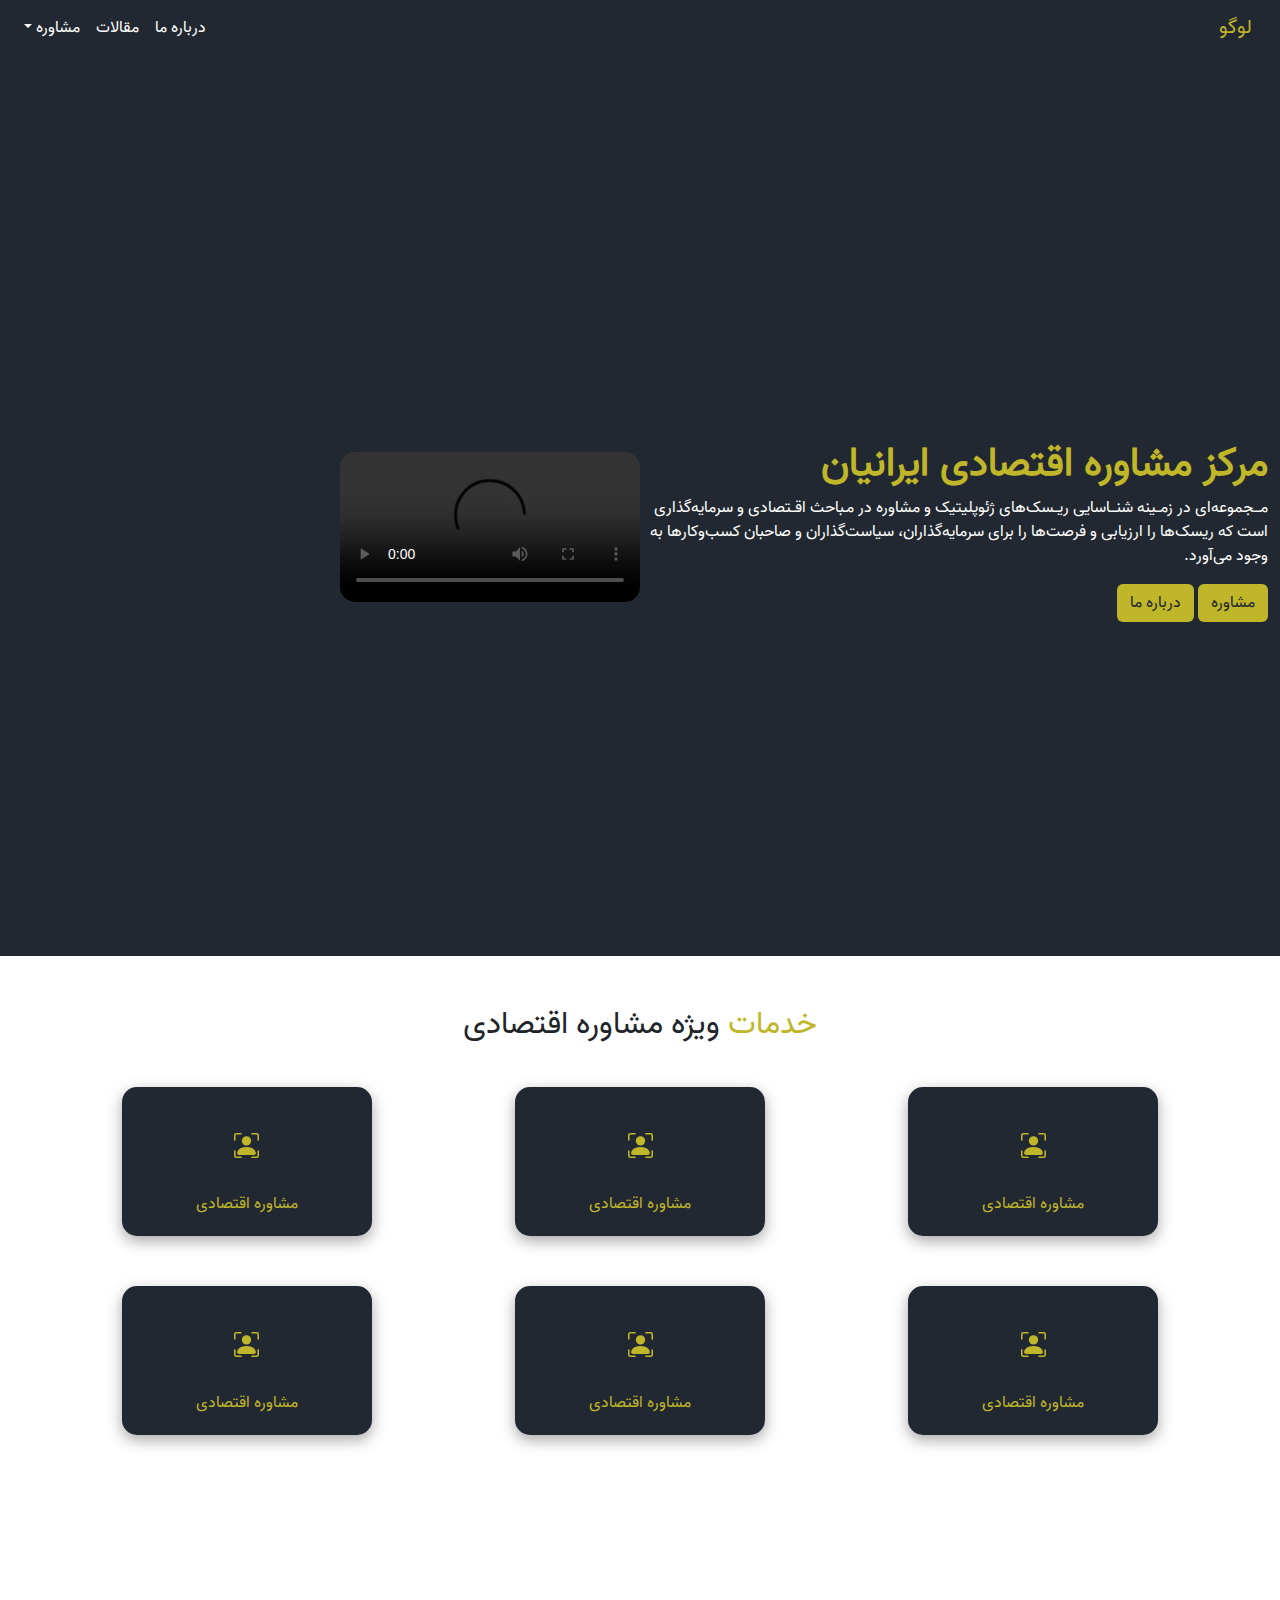
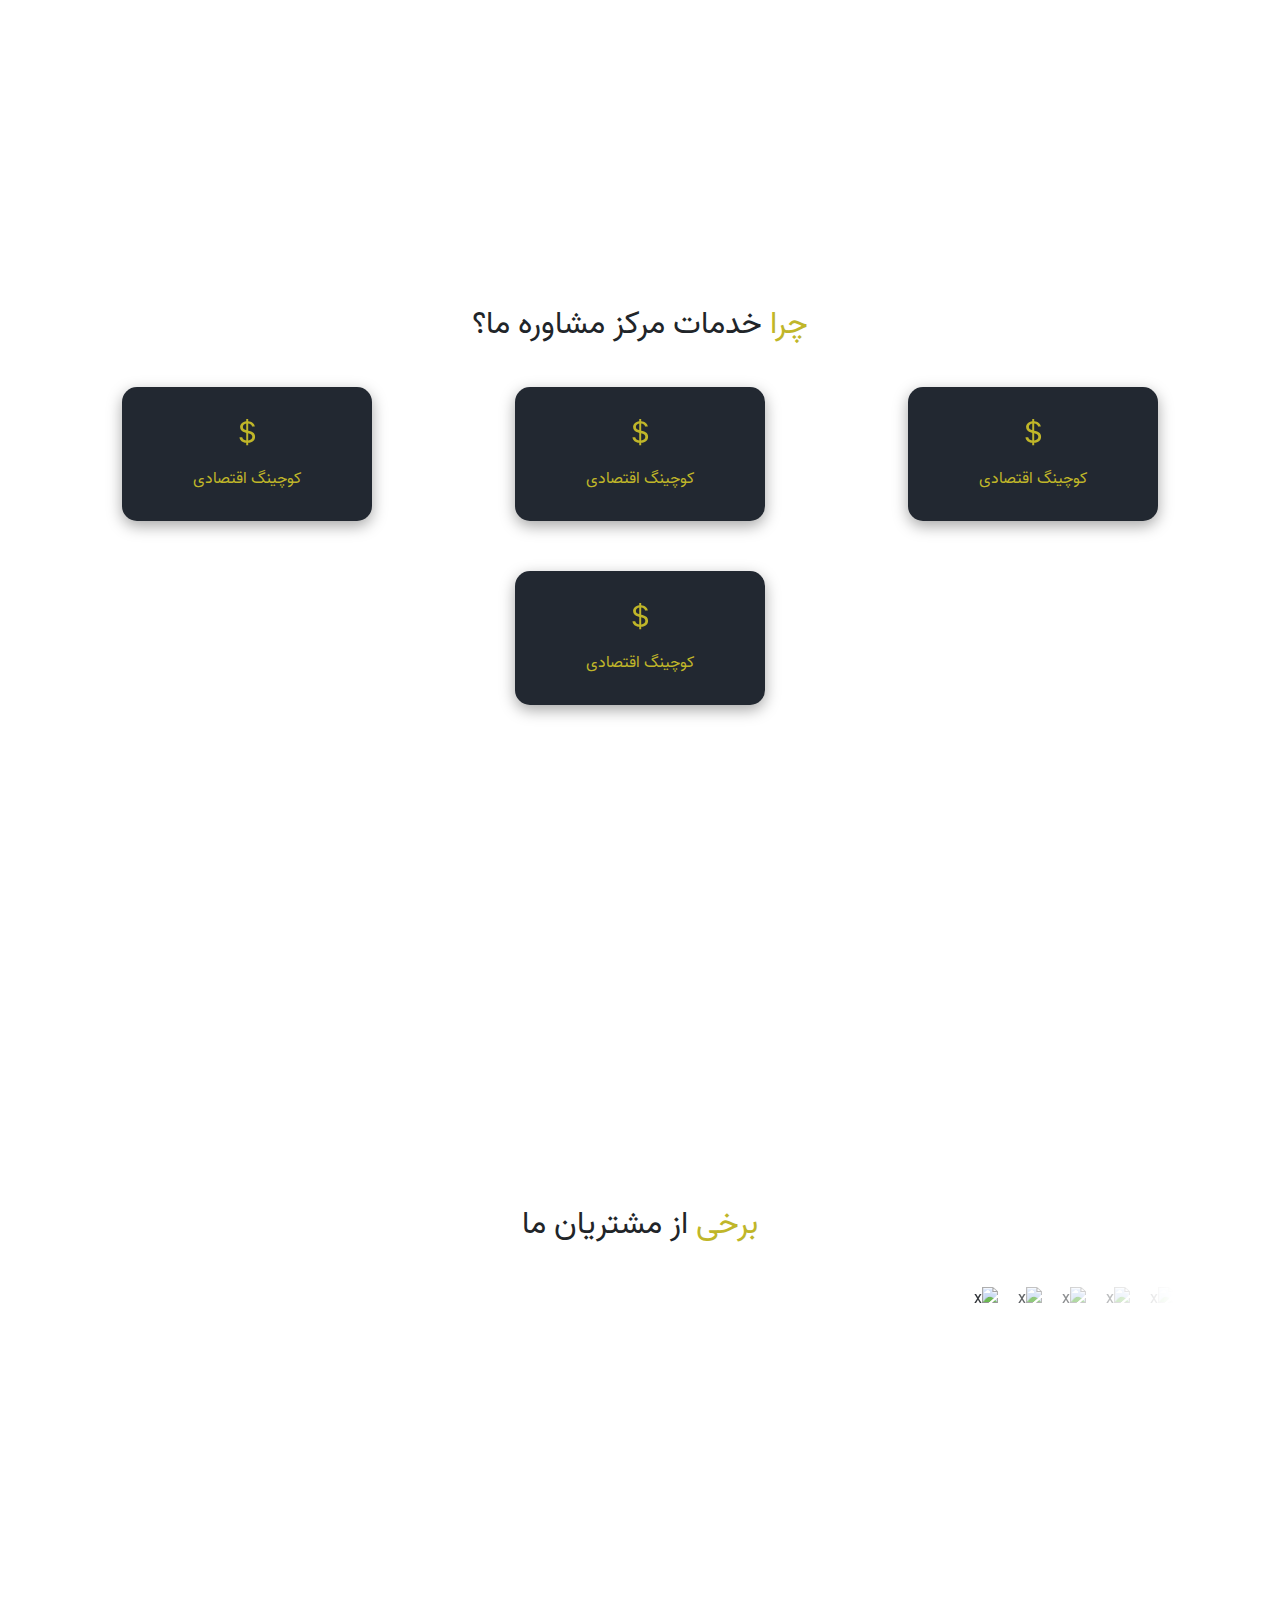
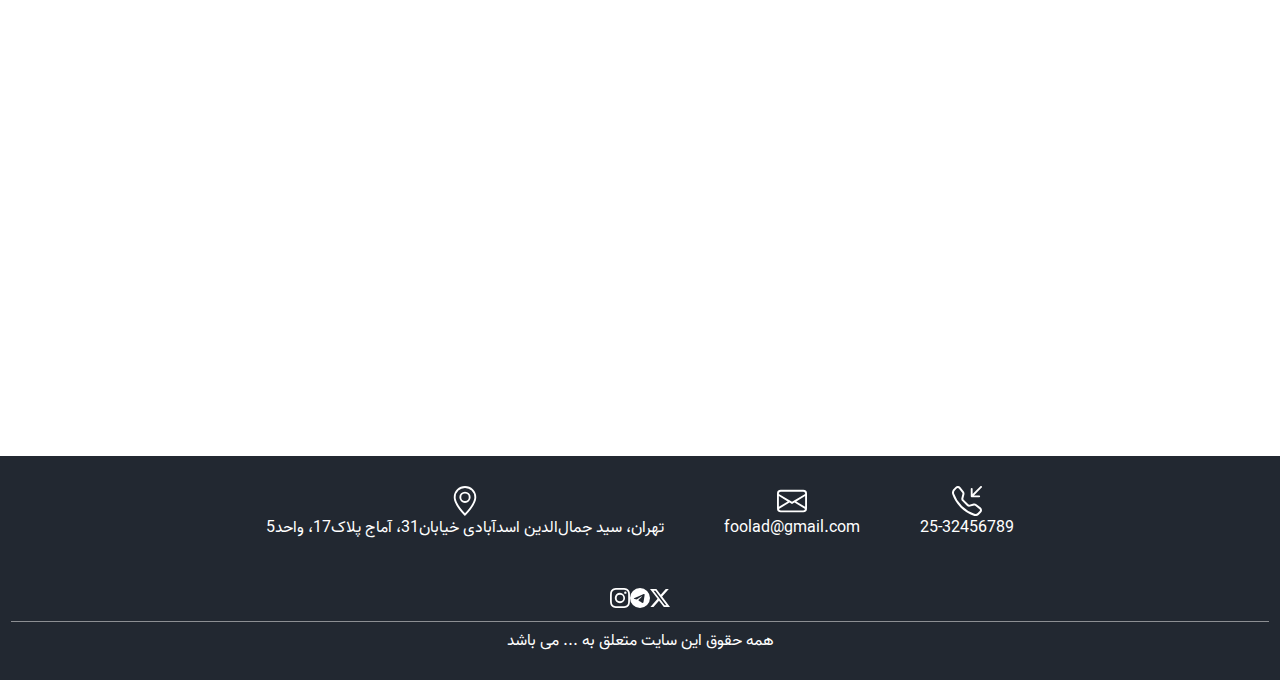
==== index.html @ f40bbacf "university final project's first step (frontend)" ====
<!DOCTYPE html>
<html lang="en">

<head>
	<meta charset="UTF-8">
	<meta name="viewport" content="width=device-width, initial-scale=1.0">
	<title>مشاوره تخصصی</title>
	<!-- bootstrap -->
	<link href="https://cdn.jsdelivr.net/npm/bootstrap@5.3.3/dist/css/bootstrap.min.css" rel="stylesheet"
		integrity="sha384-QWTKZyjpPEjISv5WaRU9OFeRpok6YctnYmDr5pNlyT2bRjXh0JMhjY6hW+ALEwIH" crossorigin="anonymous">
	<!-- end of bootstrap -->
	<link rel="stylesheet" href="css/style.css">
</head>

<body>
	<!-- header -->
	<header>
		<nav class="navbar navbar-expand-lg">
			<div class="container-fluid">
				<a class="navbar-brand logo" href="#">لوگو</a>
				<button class="navbar-toggler" type="button" data-bs-toggle="collapse"
					data-bs-target="#navbarSupportedContent" aria-controls="navbarSupportedContent"
					aria-expanded="false" aria-label="Toggle navigation">
					<span class="navbar-toggler-icon"></span>
				</button>
				<div class="collapse navbar-collapse" id="navbarSupportedContent">
					<ul class="navbar-nav me-auto mb-2 mb-lg-0">
						<li class="nav-item">
							<a class="nav-link active" aria-current="page" href="about-us.html">درباره ما</a>
						</li>
						<li class="nav-item">
							<a class="nav-link" href="blog.html">مقالات</a>
						</li>
						<li class="nav-item dropdown">
							<a class="nav-link dropdown-toggle" href="#" role="button" data-bs-toggle="dropdown"
								aria-expanded="false">
								مشاوره
							</a>
							<ul class="dropdown-menu bg-dark">
								<li><a class="dropdown-item" href="counseling.html">مشاوره اقتصادی</a></li>
								<li><a class="dropdown-item" href="counseling.html">مشاوره مالی</a></li>
								<li>
									<hr class="dropdown-divider">
								</li>
								<li><a class="dropdown-item" href="counseling.html">مشاوره تحصیلی</a></li>
							</ul>
						</li>
					</ul>
				</div>
			</div>
		</nav>
	</header>
	<!-- end header -->
	<!-- intro-section (first section) -->
	<section class="intro-section container-fluid">
		<div class="intro-text">
			<h1 class="home-intro-title">
				مرکز مشاوره اقتصادی ایرانیان
			</h1>
			<p>
				مـــجموعه‌ای در زمــینه شنـــاسایی ریــسک‌های
				ژئوپلیتیک و مشاوره در مـباحث اقــتصادی و سرمایه‌گذاری است که ریسک‌ها را
				ارزیابی و فرصت‌ها را برای سرمایه‌گذاران،
				سیاست‌گذاران و صاحبان کسب‌وکارها به وجود می‌آورد.
			</p>
			<div>
				<a class="btn" href="counseling.html">مشاوره</a>
				<a class="btn" href="about-us.html">درباره ما</a>
			</div>
		</div>
		<div class="intro-video">
			<video controls>
				<source src="https://moshaverr.com/wp-content/uploads/2023/12/Farshad-2-11.mp4" type="video/mp4">
			</video>
		</div>
	</section>
	<!-- end intro-section (first section) -->
	<!-- services-section (second section) -->
	<section class="services-section container-fluid">
		<h2 class="section-title"><span class="section-title-first-word">خدمات</span> ویژه مشاوره اقتصادی</h2>
		<div class="services">
			<div class="service-card">
				<div class="service-card-icon">
					<!-- Your icon here -->
					<svg xmlns="http://www.w3.org/2000/svg" width="25" height="25" fill="currentColor"
						class="bi bi-person-bounding-box" viewBox="0 0 16 16">
						<path
							d="M1.5 1a.5.5 0 0 0-.5.5v3a.5.5 0 0 1-1 0v-3A1.5 1.5 0 0 1 1.5 0h3a.5.5 0 0 1 0 1zM11 .5a.5.5 0 0 1 .5-.5h3A1.5 1.5 0 0 1 16 1.5v3a.5.5 0 0 1-1 0v-3a.5.5 0 0 0-.5-.5h-3a.5.5 0 0 1-.5-.5M.5 11a.5.5 0 0 1 .5.5v3a.5.5 0 0 0 .5.5h3a.5.5 0 0 1 0 1h-3A1.5 1.5 0 0 1 0 14.5v-3a.5.5 0 0 1 .5-.5m15 0a.5.5 0 0 1 .5.5v3a1.5 1.5 0 0 1-1.5 1.5h-3a.5.5 0 0 1 0-1h3a.5.5 0 0 0 .5-.5v-3a.5.5 0 0 1 .5-.5" />
						<path d="M3 14s-1 0-1-1 1-4 6-4 6 3 6 4-1 1-1 1zm8-9a3 3 0 1 1-6 0 3 3 0 0 1 6 0" />
					</svg>
				</div>
				<div class="service-card-text">
					مشاوره اقتصادی
				</div>
			</div>
			<div class="service-card">
				<div class="service-card-icon">
					<!-- Your icon here -->
					<svg xmlns="http://www.w3.org/2000/svg" width="25" height="25" fill="currentColor"
						class="bi bi-person-bounding-box" viewBox="0 0 16 16">
						<path
							d="M1.5 1a.5.5 0 0 0-.5.5v3a.5.5 0 0 1-1 0v-3A1.5 1.5 0 0 1 1.5 0h3a.5.5 0 0 1 0 1zM11 .5a.5.5 0 0 1 .5-.5h3A1.5 1.5 0 0 1 16 1.5v3a.5.5 0 0 1-1 0v-3a.5.5 0 0 0-.5-.5h-3a.5.5 0 0 1-.5-.5M.5 11a.5.5 0 0 1 .5.5v3a.5.5 0 0 0 .5.5h3a.5.5 0 0 1 0 1h-3A1.5 1.5 0 0 1 0 14.5v-3a.5.5 0 0 1 .5-.5m15 0a.5.5 0 0 1 .5.5v3a1.5 1.5 0 0 1-1.5 1.5h-3a.5.5 0 0 1 0-1h3a.5.5 0 0 0 .5-.5v-3a.5.5 0 0 1 .5-.5" />
						<path d="M3 14s-1 0-1-1 1-4 6-4 6 3 6 4-1 1-1 1zm8-9a3 3 0 1 1-6 0 3 3 0 0 1 6 0" />
					</svg>
				</div>
				<div class="service-card-text">
					مشاوره اقتصادی
				</div>
			</div>
			<div class="service-card">
				<div class="service-card-icon">
					<!-- Your icon here -->
					<svg xmlns="http://www.w3.org/2000/svg" width="25" height="25" fill="currentColor"
						class="bi bi-person-bounding-box" viewBox="0 0 16 16">
						<path
							d="M1.5 1a.5.5 0 0 0-.5.5v3a.5.5 0 0 1-1 0v-3A1.5 1.5 0 0 1 1.5 0h3a.5.5 0 0 1 0 1zM11 .5a.5.5 0 0 1 .5-.5h3A1.5 1.5 0 0 1 16 1.5v3a.5.5 0 0 1-1 0v-3a.5.5 0 0 0-.5-.5h-3a.5.5 0 0 1-.5-.5M.5 11a.5.5 0 0 1 .5.5v3a.5.5 0 0 0 .5.5h3a.5.5 0 0 1 0 1h-3A1.5 1.5 0 0 1 0 14.5v-3a.5.5 0 0 1 .5-.5m15 0a.5.5 0 0 1 .5.5v3a1.5 1.5 0 0 1-1.5 1.5h-3a.5.5 0 0 1 0-1h3a.5.5 0 0 0 .5-.5v-3a.5.5 0 0 1 .5-.5" />
						<path d="M3 14s-1 0-1-1 1-4 6-4 6 3 6 4-1 1-1 1zm8-9a3 3 0 1 1-6 0 3 3 0 0 1 6 0" />
					</svg>
				</div>
				<div class="service-card-text">
					مشاوره اقتصادی
				</div>
			</div>
			<div class="service-card">
				<div class="service-card-icon">
					<!-- Your icon here -->
					<svg xmlns="http://www.w3.org/2000/svg" width="25" height="25" fill="currentColor"
						class="bi bi-person-bounding-box" viewBox="0 0 16 16">
						<path
							d="M1.5 1a.5.5 0 0 0-.5.5v3a.5.5 0 0 1-1 0v-3A1.5 1.5 0 0 1 1.5 0h3a.5.5 0 0 1 0 1zM11 .5a.5.5 0 0 1 .5-.5h3A1.5 1.5 0 0 1 16 1.5v3a.5.5 0 0 1-1 0v-3a.5.5 0 0 0-.5-.5h-3a.5.5 0 0 1-.5-.5M.5 11a.5.5 0 0 1 .5.5v3a.5.5 0 0 0 .5.5h3a.5.5 0 0 1 0 1h-3A1.5 1.5 0 0 1 0 14.5v-3a.5.5 0 0 1 .5-.5m15 0a.5.5 0 0 1 .5.5v3a1.5 1.5 0 0 1-1.5 1.5h-3a.5.5 0 0 1 0-1h3a.5.5 0 0 0 .5-.5v-3a.5.5 0 0 1 .5-.5" />
						<path d="M3 14s-1 0-1-1 1-4 6-4 6 3 6 4-1 1-1 1zm8-9a3 3 0 1 1-6 0 3 3 0 0 1 6 0" />
					</svg>
				</div>
				<div class="service-card-text">
					مشاوره اقتصادی
				</div>
			</div>
			<div class="service-card">
				<div class="service-card-icon">
					<!-- Your icon here -->
					<svg xmlns="http://www.w3.org/2000/svg" width="25" height="25" fill="currentColor"
						class="bi bi-person-bounding-box" viewBox="0 0 16 16">
						<path
							d="M1.5 1a.5.5 0 0 0-.5.5v3a.5.5 0 0 1-1 0v-3A1.5 1.5 0 0 1 1.5 0h3a.5.5 0 0 1 0 1zM11 .5a.5.5 0 0 1 .5-.5h3A1.5 1.5 0 0 1 16 1.5v3a.5.5 0 0 1-1 0v-3a.5.5 0 0 0-.5-.5h-3a.5.5 0 0 1-.5-.5M.5 11a.5.5 0 0 1 .5.5v3a.5.5 0 0 0 .5.5h3a.5.5 0 0 1 0 1h-3A1.5 1.5 0 0 1 0 14.5v-3a.5.5 0 0 1 .5-.5m15 0a.5.5 0 0 1 .5.5v3a1.5 1.5 0 0 1-1.5 1.5h-3a.5.5 0 0 1 0-1h3a.5.5 0 0 0 .5-.5v-3a.5.5 0 0 1 .5-.5" />
						<path d="M3 14s-1 0-1-1 1-4 6-4 6 3 6 4-1 1-1 1zm8-9a3 3 0 1 1-6 0 3 3 0 0 1 6 0" />
					</svg>
				</div>
				<div class="service-card-text">
					مشاوره اقتصادی
				</div>
			</div>
			<div class="service-card">
				<div class="service-card-icon">
					<!-- Your icon here -->
					<svg xmlns="http://www.w3.org/2000/svg" width="25" height="25" fill="currentColor"
						class="bi bi-person-bounding-box" viewBox="0 0 16 16">
						<path
							d="M1.5 1a.5.5 0 0 0-.5.5v3a.5.5 0 0 1-1 0v-3A1.5 1.5 0 0 1 1.5 0h3a.5.5 0 0 1 0 1zM11 .5a.5.5 0 0 1 .5-.5h3A1.5 1.5 0 0 1 16 1.5v3a.5.5 0 0 1-1 0v-3a.5.5 0 0 0-.5-.5h-3a.5.5 0 0 1-.5-.5M.5 11a.5.5 0 0 1 .5.5v3a.5.5 0 0 0 .5.5h3a.5.5 0 0 1 0 1h-3A1.5 1.5 0 0 1 0 14.5v-3a.5.5 0 0 1 .5-.5m15 0a.5.5 0 0 1 .5.5v3a1.5 1.5 0 0 1-1.5 1.5h-3a.5.5 0 0 1 0-1h3a.5.5 0 0 0 .5-.5v-3a.5.5 0 0 1 .5-.5" />
						<path d="M3 14s-1 0-1-1 1-4 6-4 6 3 6 4-1 1-1 1zm8-9a3 3 0 1 1-6 0 3 3 0 0 1 6 0" />
					</svg>
				</div>
				<div class="service-card-text">
					مشاوره اقتصادی
				</div>
			</div>
		</div>
	</section>
	<!-- end services-section (second section) -->
	<!-- why-us-section (third section) -->
	<section class="why-us-section container-fluid">
		<h2 class="section-title"><span class="section-title-first-word">چرا </span>خدمات مرکز مشاوره ما؟</h2>
		<div class="reasons">
			<div class="reason-card">
				<div class="reason-card-icon">
					<!-- icon here -->
					<svg xmlns="http://www.w3.org/2000/svg" width="30" height="30" fill="currentColor" class="bi bi-currency-dollar" viewBox="0 0 16 16">
						<path d="M4 10.781c.148 1.667 1.513 2.85 3.591 3.003V15h1.043v-1.216c2.27-.179 3.678-1.438 3.678-3.3 0-1.59-.947-2.51-2.956-3.028l-.722-.187V3.467c1.122.11 1.879.714 2.07 1.616h1.47c-.166-1.6-1.54-2.748-3.54-2.875V1H7.591v1.233c-1.939.23-3.27 1.472-3.27 3.156 0 1.454.966 2.483 2.661 2.917l.61.162v4.031c-1.149-.17-1.94-.8-2.131-1.718zm3.391-3.836c-1.043-.263-1.6-.825-1.6-1.616 0-.944.704-1.641 1.8-1.828v3.495l-.2-.05zm1.591 1.872c1.287.323 1.852.859 1.852 1.769 0 1.097-.826 1.828-2.2 1.939V8.73z"/>
					  </svg>
				</div>
				<div class="reason-card-text">
					کوچینگ اقتصادی
				</div>
			</div>
			<div class="reason-card">
				<div class="reason-card-icon">
					<!-- icon here -->
					<svg xmlns="http://www.w3.org/2000/svg" width="30" height="30" fill="currentColor" class="bi bi-currency-dollar" viewBox="0 0 16 16">
						<path d="M4 10.781c.148 1.667 1.513 2.85 3.591 3.003V15h1.043v-1.216c2.27-.179 3.678-1.438 3.678-3.3 0-1.59-.947-2.51-2.956-3.028l-.722-.187V3.467c1.122.11 1.879.714 2.07 1.616h1.47c-.166-1.6-1.54-2.748-3.54-2.875V1H7.591v1.233c-1.939.23-3.27 1.472-3.27 3.156 0 1.454.966 2.483 2.661 2.917l.61.162v4.031c-1.149-.17-1.94-.8-2.131-1.718zm3.391-3.836c-1.043-.263-1.6-.825-1.6-1.616 0-.944.704-1.641 1.8-1.828v3.495l-.2-.05zm1.591 1.872c1.287.323 1.852.859 1.852 1.769 0 1.097-.826 1.828-2.2 1.939V8.73z"/>
					  </svg>
				</div>
				<div class="reason-card-text">
					کوچینگ اقتصادی
				</div>
			</div>
			<div class="reason-card">
				<div class="reason-card-icon">
					<!-- icon here -->
					<svg xmlns="http://www.w3.org/2000/svg" width="30" height="30" fill="currentColor" class="bi bi-currency-dollar" viewBox="0 0 16 16">
						<path d="M4 10.781c.148 1.667 1.513 2.85 3.591 3.003V15h1.043v-1.216c2.27-.179 3.678-1.438 3.678-3.3 0-1.59-.947-2.51-2.956-3.028l-.722-.187V3.467c1.122.11 1.879.714 2.07 1.616h1.47c-.166-1.6-1.54-2.748-3.54-2.875V1H7.591v1.233c-1.939.23-3.27 1.472-3.27 3.156 0 1.454.966 2.483 2.661 2.917l.61.162v4.031c-1.149-.17-1.94-.8-2.131-1.718zm3.391-3.836c-1.043-.263-1.6-.825-1.6-1.616 0-.944.704-1.641 1.8-1.828v3.495l-.2-.05zm1.591 1.872c1.287.323 1.852.859 1.852 1.769 0 1.097-.826 1.828-2.2 1.939V8.73z"/>
					  </svg>
				</div>
				<div class="reason-card-text">
					کوچینگ اقتصادی
				</div>
			</div>
			<div class="reason-card">
				<div class="reason-card-icon">
					<!-- icon here -->
					<svg xmlns="http://www.w3.org/2000/svg" width="30" height="30" fill="currentColor" class="bi bi-currency-dollar" viewBox="0 0 16 16">
						<path d="M4 10.781c.148 1.667 1.513 2.85 3.591 3.003V15h1.043v-1.216c2.27-.179 3.678-1.438 3.678-3.3 0-1.59-.947-2.51-2.956-3.028l-.722-.187V3.467c1.122.11 1.879.714 2.07 1.616h1.47c-.166-1.6-1.54-2.748-3.54-2.875V1H7.591v1.233c-1.939.23-3.27 1.472-3.27 3.156 0 1.454.966 2.483 2.661 2.917l.61.162v4.031c-1.149-.17-1.94-.8-2.131-1.718zm3.391-3.836c-1.043-.263-1.6-.825-1.6-1.616 0-.944.704-1.641 1.8-1.828v3.495l-.2-.05zm1.591 1.872c1.287.323 1.852.859 1.852 1.769 0 1.097-.826 1.828-2.2 1.939V8.73z"/>
					  </svg>
				</div>
				<div class="reason-card-text">
					کوچینگ اقتصادی
				</div>
			</div>
		</div>
	</section>
	<!-- end why-us-section (third section) -->
	<!-- customers-section (fourth section) -->
	<section class="why-us-section container-fluid">
		<h2 class="section-title"><span class="section-title-first-word">برخی </span>از مشتریان ما </h2>
		<div class="horizontal-customer-list">
			<div class="horizontal-customer-list__inner">
				<div class="customer">
					<img src="https://moshaverr.com/wp-content/uploads/2023/11/delpazir-logo1.png" alt="x">
				</div>
				<div class="customer">
					<img src="https://moshaverr.com/wp-content/uploads/2023/11/Behpak.png" alt="x">
				</div>
				<div class="customer">
					<img src="https://moshaverr.com/wp-content/uploads/2023/11/delpazir-logo1.png" alt="x">
				</div>
				<div class="customer">
					<img src="https://moshaverr.com/wp-content/uploads/2023/11/pasargad.png" alt="x">
				</div>
				<div class="customer">
					<img src="https://moshaverr.com/wp-content/uploads/2023/11/Behpak.png" alt="x">
				</div>
				
			</div>
		</div>
	</section>
	<!-- end customers-section (fourth section) -->

	<!-- footer -->
	<footer>
		<div class="info">
			<div class="info-item">
				<svg xmlns="http://www.w3.org/2000/svg" width="30" height="30" fill="currentColor"
					class="bi bi-telephone-inbound" viewBox="0 0 16 16">
					<path
						d="M15.854.146a.5.5 0 0 1 0 .708L11.707 5H14.5a.5.5 0 0 1 0 1h-4a.5.5 0 0 1-.5-.5v-4a.5.5 0 0 1 1 0v2.793L15.146.146a.5.5 0 0 1 .708 0m-12.2 1.182a.678.678 0 0 0-1.015-.063L1.605 2.3c-.483.484-.661 1.169-.45 1.77a17.6 17.6 0 0 0 4.168 6.608 17.6 17.6 0 0 0 6.608 4.168c.601.211 1.286.033 1.77-.45l1.034-1.034a.678.678 0 0 0-.063-1.015l-2.307-1.794a.68.68 0 0 0-.58-.122l-2.19.547a1.75 1.75 0 0 1-1.657-.459L5.482 8.062a1.75 1.75 0 0 1-.46-1.657l.548-2.19a.68.68 0 0 0-.122-.58zM1.884.511a1.745 1.745 0 0 1 2.612.163L6.29 2.98c.329.423.445.974.315 1.494l-.547 2.19a.68.68 0 0 0 .178.643l2.457 2.457a.68.68 0 0 0 .644.178l2.189-.547a1.75 1.75 0 0 1 1.494.315l2.306 1.794c.829.645.905 1.87.163 2.611l-1.034 1.034c-.74.74-1.846 1.065-2.877.702a18.6 18.6 0 0 1-7.01-4.42 18.6 18.6 0 0 1-4.42-7.009c-.362-1.03-.037-2.137.703-2.877z" />
				</svg>
				<a href="tel:+25-32456789">25-32456789</a>
			</div>
			<div class="info-item">
				<svg xmlns="http://www.w3.org/2000/svg" width="30" height="30" fill="currentColor"
					class="bi bi-envelope" viewBox="0 0 16 16">
					<path
						d="M0 4a2 2 0 0 1 2-2h12a2 2 0 0 1 2 2v8a2 2 0 0 1-2 2H2a2 2 0 0 1-2-2zm2-1a1 1 0 0 0-1 1v.217l7 4.2 7-4.2V4a1 1 0 0 0-1-1zm13 2.383-4.708 2.825L15 11.105zm-.034 6.876-5.64-3.471L8 9.583l-1.326-.795-5.64 3.47A1 1 0 0 0 2 13h12a1 1 0 0 0 .966-.741M1 11.105l4.708-2.897L1 5.383z" />
				</svg>
				<a href="mailto:foolad@gmail.com">foolad@gmail.com</a>
			</div>
			<div class="info-item">
				<svg xmlns="http://www.w3.org/2000/svg" width="30" height="30" fill="currentColor" class="bi bi-geo-alt"
					viewBox="0 0 16 16">
					<path
						d="M12.166 8.94c-.524 1.062-1.234 2.12-1.96 3.07A32 32 0 0 1 8 14.58a32 32 0 0 1-2.206-2.57c-.726-.95-1.436-2.008-1.96-3.07C3.304 7.867 3 6.862 3 6a5 5 0 0 1 10 0c0 .862-.305 1.867-.834 2.94M8 16s6-5.686 6-10A6 6 0 0 0 2 6c0 4.314 6 10 6 10" />
					<path d="M8 8a2 2 0 1 1 0-4 2 2 0 0 1 0 4m0 1a3 3 0 1 0 0-6 3 3 0 0 0 0 6" />
				</svg>
				<p>
					تهران، سید جمال‌الدین اسد‌آبادی خیابان31، آماج پلاک17، واحد5
				</p>
			</div>
		</div>
		<div class="info">
			<a href="">
				<svg xmlns="http://www.w3.org/2000/svg" width="20" height="20" fill="currentColor"
					class="bi bi-twitter-x" viewBox="0 0 16 16">
					<path
						d="M12.6.75h2.454l-5.36 6.142L16 15.25h-4.937l-3.867-5.07-4.425 5.07H.316l5.733-6.57L0 .75h5.063l3.495 4.633L12.601.75Zm-.86 13.028h1.36L4.323 2.145H2.865z" />
				</svg>
			</a>
			<a href="">
				<svg xmlns="http://www.w3.org/2000/svg" width="20" height="20" fill="currentColor"
					class="bi bi-telegram" viewBox="0 0 16 16">
					<path
						d="M16 8A8 8 0 1 1 0 8a8 8 0 0 1 16 0M8.287 5.906q-1.168.486-4.666 2.01-.567.225-.595.442c-.03.243.275.339.69.47l.175.055c.408.133.958.288 1.243.294q.39.01.868-.32 3.269-2.206 3.374-2.23c.05-.012.12-.026.166.016s.042.12.037.141c-.03.129-1.227 1.241-1.846 1.817-.193.18-.33.307-.358.336a8 8 0 0 1-.188.186c-.38.366-.664.64.015 1.088.327.216.589.393.85.571.284.194.568.387.936.629q.14.092.27.187c.331.236.63.448.997.414.214-.02.435-.22.547-.82.265-1.417.786-4.486.906-5.751a1.4 1.4 0 0 0-.013-.315.34.34 0 0 0-.114-.217.53.53 0 0 0-.31-.093c-.3.005-.763.166-2.984 1.09" />
				</svg>
			</a>
			<a href="">
				<svg xmlns="http://www.w3.org/2000/svg" width="20" height="20" fill="currentColor"
					class="bi bi-instagram" viewBox="0 0 16 16">
					<path
						d="M8 0C5.829 0 5.556.01 4.703.048 3.85.088 3.269.222 2.76.42a3.9 3.9 0 0 0-1.417.923A3.9 3.9 0 0 0 .42 2.76C.222 3.268.087 3.85.048 4.7.01 5.555 0 5.827 0 8.001c0 2.172.01 2.444.048 3.297.04.852.174 1.433.372 1.942.205.526.478.972.923 1.417.444.445.89.719 1.416.923.51.198 1.09.333 1.942.372C5.555 15.99 5.827 16 8 16s2.444-.01 3.298-.048c.851-.04 1.434-.174 1.943-.372a3.9 3.9 0 0 0 1.416-.923c.445-.445.718-.891.923-1.417.197-.509.332-1.09.372-1.942C15.99 10.445 16 10.173 16 8s-.01-2.445-.048-3.299c-.04-.851-.175-1.433-.372-1.941a3.9 3.9 0 0 0-.923-1.417A3.9 3.9 0 0 0 13.24.42c-.51-.198-1.092-.333-1.943-.372C10.443.01 10.172 0 7.998 0zm-.717 1.442h.718c2.136 0 2.389.007 3.232.046.78.035 1.204.166 1.486.275.373.145.64.319.92.599s.453.546.598.92c.11.281.24.705.275 1.485.039.843.047 1.096.047 3.231s-.008 2.389-.047 3.232c-.035.78-.166 1.203-.275 1.485a2.5 2.5 0 0 1-.599.919c-.28.28-.546.453-.92.598-.28.11-.704.24-1.485.276-.843.038-1.096.047-3.232.047s-2.39-.009-3.233-.047c-.78-.036-1.203-.166-1.485-.276a2.5 2.5 0 0 1-.92-.598 2.5 2.5 0 0 1-.6-.92c-.109-.281-.24-.705-.275-1.485-.038-.843-.046-1.096-.046-3.233s.008-2.388.046-3.231c.036-.78.166-1.204.276-1.486.145-.373.319-.64.599-.92s.546-.453.92-.598c.282-.11.705-.24 1.485-.276.738-.034 1.024-.044 2.515-.045zm4.988 1.328a.96.96 0 1 0 0 1.92.96.96 0 0 0 0-1.92m-4.27 1.122a4.109 4.109 0 1 0 0 8.217 4.109 4.109 0 0 0 0-8.217m0 1.441a2.667 2.667 0 1 1 0 5.334 2.667 2.667 0 0 1 0-5.334" />
				</svg>
			</a>
		</div>
		<div class="copy">
			<h6>همه حقوق این سایت متعلق به ... می باشد</h6>
		</div>
	</footer>
	<!-- end footer -->
	<!-- bootstrap -->
	<script src="https://cdn.jsdelivr.net/npm/bootstrap@5.3.3/dist/js/bootstrap.bundle.min.js"
		integrity="sha384-YvpcrYf0tY3lHB60NNkmXc5s9fDVZLESaAA55NDzOxhy9GkcIdslK1eN7N6jIeHz"
		crossorigin="anonymous"></script>
	<!-- end bootstrap -->

</body>

</html>
---- css/style.css ----
:root{
    --main-color: #222831;
    --second-color : rgba(10, 10, 148, 0.753);
    --third-color : #c0b629;
}

@font-face {
    font-family: 'vazir';
    font-style: normal;
    src: url('../fonts/Vazir-Regular.eot'); /* IE9 Compat Modes */
    src: url('../fonts/Vazir-Regular.eot?#iefix') format('embedded-opentype'), /* IE6-IE8 */
         url('../fonts/Vazir-Regular.woff2') format('woff2'), /* Super Modern Browsers */
         url('../fonts/Vazir-Regular.woff') format('woff'), /* Pretty Modern Browsers */
         url('../fonts/Vazir-Regular.ttf')  format('truetype'), /* Safari, Android, iOS */
  }

body{
    direction: rtl;
    box-sizing: border-box;
    font-family: vazir, sans-serif;
    margin: 0;
    padding: 0;
}

.logo{
    color: var(--third-color);

}


.btn{
    background-color: var(--third-color);
}

header{
    background-color: var(--main-color);
    align-items: baseline;
}

.dropdown-item:focus, .dropdown-item:hover {
    background-color: gray;
}

.navbar-nav .nav-link,
.navbar-nav .dropdown-item {
    color: white !important;
}

section{
    padding-top: 50px;
    min-height: 100vh;
}

.section-title-first-word{
    color: var(--third-color);

}

/* index.html */
/* first section (intro-section)*/
.intro-section{
    background-color: var(--main-color);
    color: #fff;
    display: flex;
    flex-wrap: wrap;
    align-items: center;
}

.intro-section .intro-video,
.intro-section .intro-text{
    flex: 1;
}

.intro-section .intro-video{
    flex: 1;
}

.intro-section .intro-video video{
    max-width: 100%;
    height: auto;
    border-radius: 15px;
}

.intro-section .intro-text .home-intro-title{
    color: var(--third-color);
    font-weight: bold;
}

section .section-title{
    text-align: center;
    padding-bottom: 35px;
}

.services,
.reasons{
    max-width: 90%;
    margin: auto;
    display: flex;
    justify-content: space-around ;
    gap: 50px;
    flex-wrap: wrap;
}

.service-card,
.reason-card {
    width: 250px;
    border-radius: 15px;
    text-align: center;
    padding: 20px;
    color: var(--third-color);
    align-items: center;
    box-shadow: rgba(0, 0, 0, 0.35) 0px 5px 15px;
    background-color: var(--main-color);
}


.service-card-icon {
    font-size: 50px;
    margin-bottom: 10px;
    /* background-color: #ffffff; */
    border-radius: 5px;
    text-align: center;
}

svg:hover{
    color: rgb(175, 175, 175);
}
  
service-card-text {
    font-size: 16px;
    color: var(--main-color);
}

/* horizontal list (customers list) */

@keyframes infiniteScroll {
    /* from {transform: translateX(0) } */
    to {
        transform: translate(100%);
    }
}

.horizontal-customer-list{
    max-width: 85%;
    margin: auto;
    overflow: hidden;
    mask: linear-gradient(90deg, transparent, white 20%, white 80%, transparent);

}

.horizontal-customer-list__inner{
    width: max-content;
    display: flex;
    flex-wrap: nowrap; 
    gap: 20px;
    /* linear animation */
    animation-name: infiniteScroll;
    animation-duration: 20s;
    animation-iteration-count: infinite;
    animation-timing-function: linear;
}

.horizontal-customer-list .customer{
    flex: 0 0 auto;
    text-align: center;
    align-self: center;
    margin: auto;
}

.horizontal-customer-list .customer img{
    max-width: 100%;
    text-align: center;
    margin: auto;
}


/* footer */
footer{
    display: flex;
    flex-direction: column;
    background-color: var(--main-color);
}

footer .info a{
    display: block;
    text-decoration: none;
}

footer .info p,
footer .info svg,
footer .info a{
    color: white;

}

footer .info{
    display: flex;
    justify-content: space-around;
    margin: auto;
    text-align: center;
}

footer .info .info-item{
    padding: 30px;
}

footer .copy{
    color: white;
    text-align: center;
    border-top: 1px solid rgba(218, 218, 218, 0.582);
    padding: 10px;
    margin: 11px;
}

.reason-card{
    padding: 30px;
}

.reason-card .reason-card-text{
    margin-top: 20px;
}

/* about-us page */
.about-top-section{
    background-color: var(--main-color);
    color: #cacaca;
}

.about-boss{
    display: flex;
    gap: 20px;
}

.about-boss img{
    max-width: 100%;
    border-radius: 10px 90px;
}

.accordion-button::after{
    content: none;
}

.accordion-body,
.accordion-button{
    background-color: var(--main-color);
    color: #cacaca;
}

@keyframes arrowDown{
    to{
        transform: translateY(30%);
    }
}

.about-us-arrow-down-icon{
    display: inline-block;
    position: absolute;
    left: 50%;
    bottom: 0;
    animation: arrowDown infinite 1s linear;
}

.about-boss-section .about-boss .about-boss-desc{
    background-color: var(--main-color);
    color: #cacaca;
    padding: 30px 10px 30px 10px;
    border-radius: 15px;

}

/* blog page */
.posts-section .container .card{
    background-color: var(--main-color);
}

.posts-section .container .card .card-text{
    color: #cacaca !important;
}


/* post-detail page */
.post-detail-title,
.counseling-title-section{
    background-color: var(--main-color);
    min-height: 50vh;
}

.post-detail-title h2{
    color: #cacaca;
    text-align: center;
    margin-top: 20px;
}

#post-content h1,
#post-content h2,
#post-content h3{
    margin-top: 20px;
}



/* query media */
@media (max-width: 600px) {
    .intro-section{
        display: block;
        margin: auto;
        padding: 10px;
    }
    .intro-section .intro-video{
        margin-top: 20px;
        margin-bottom: 20px;
    }
    footer .info{
        display: block;
    }
    
}
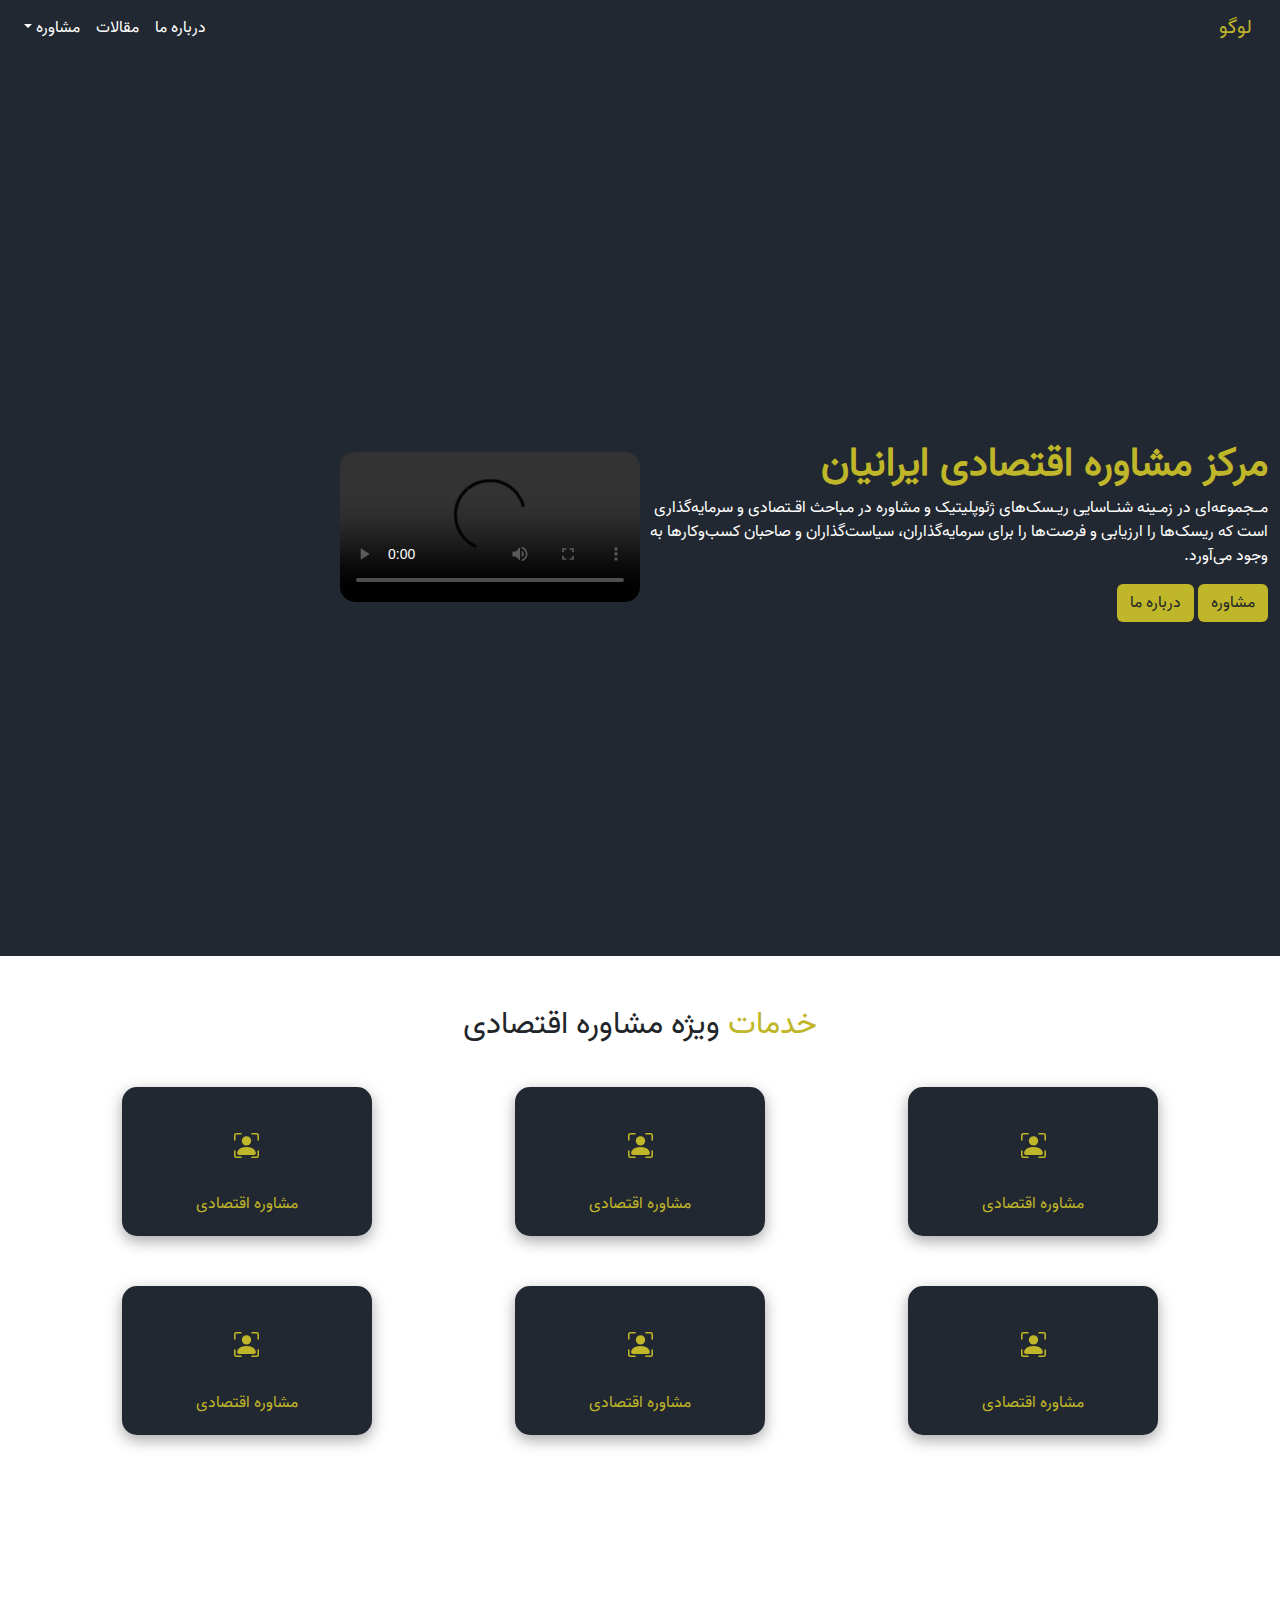
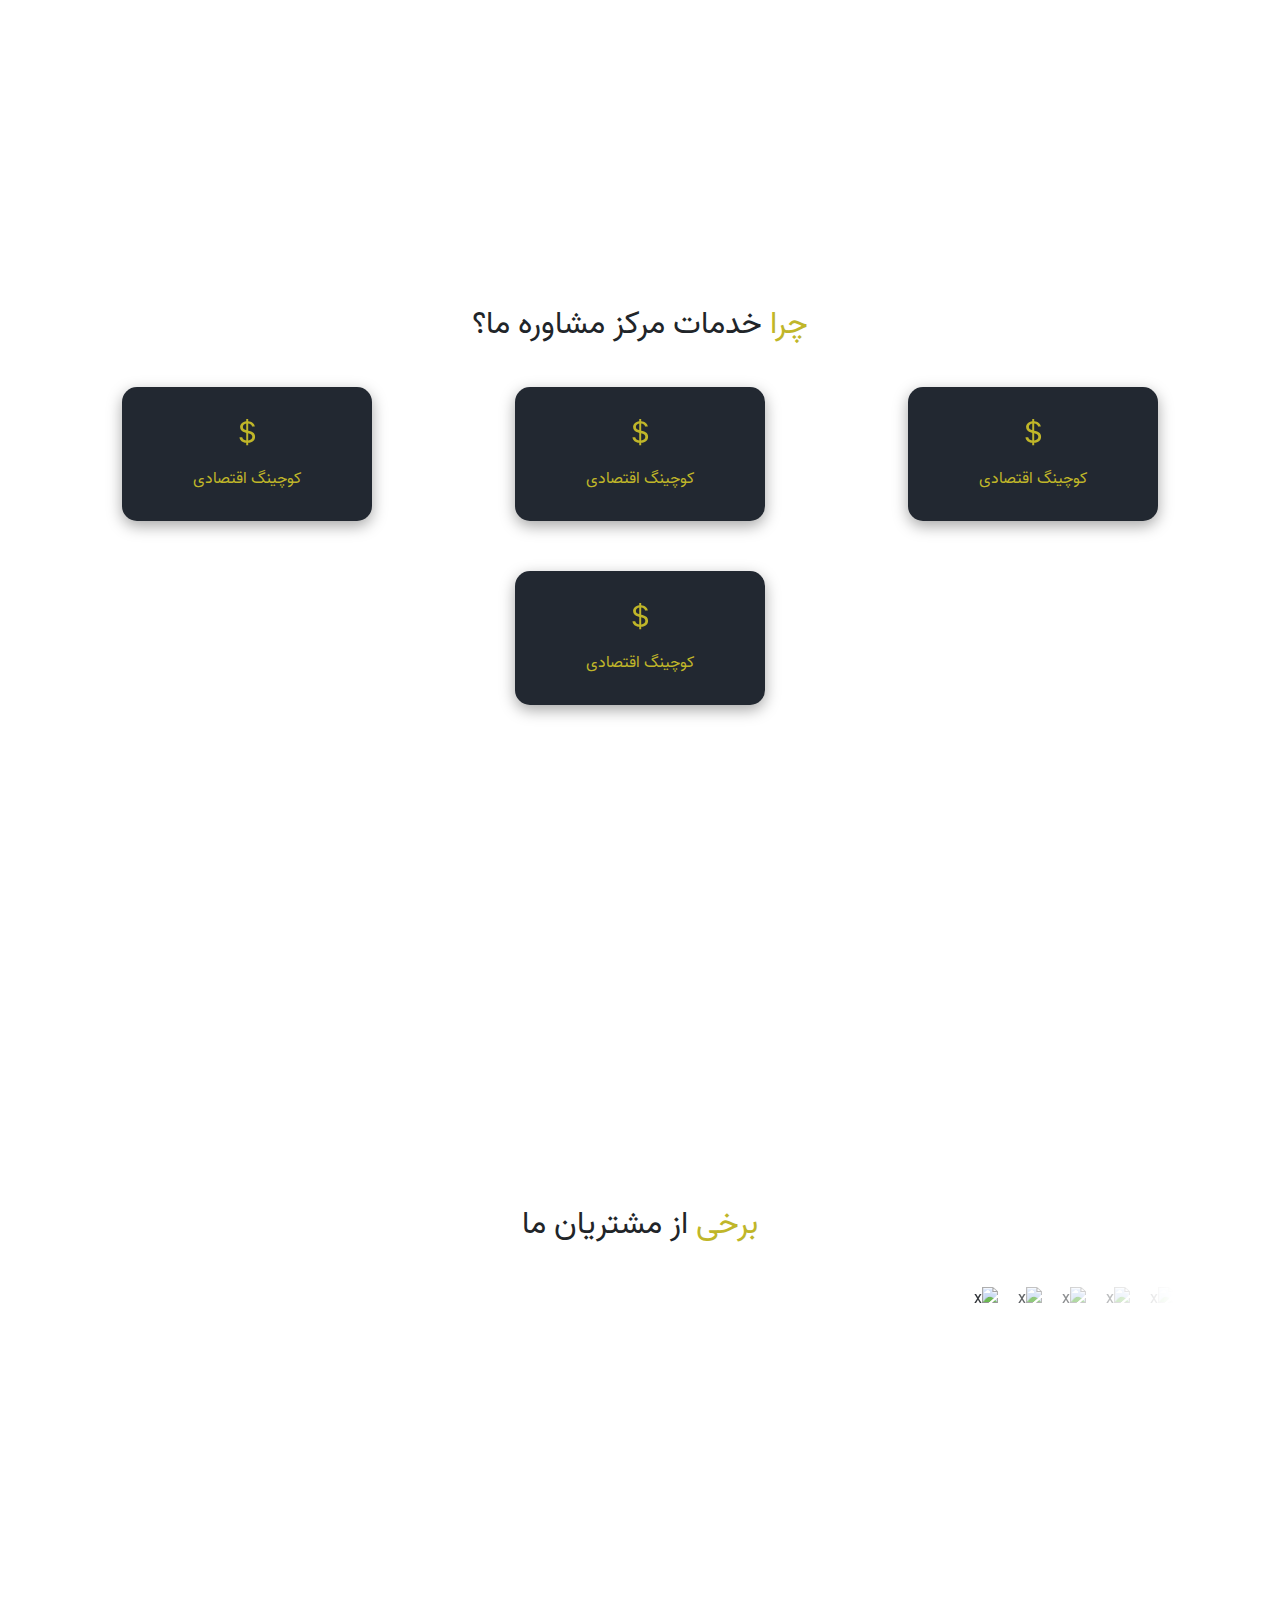
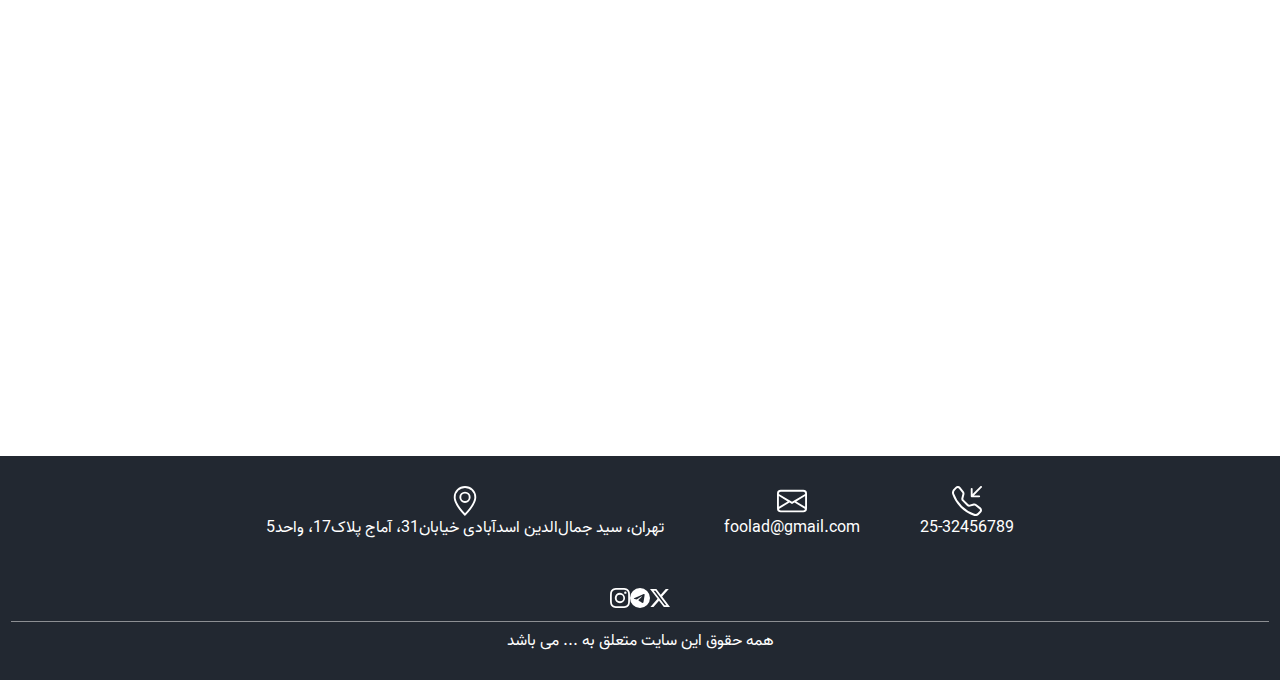
==== commit 81386afd: "update : html document titles changed" ====
--- a/index.html
+++ b/index.html
@@ -4,7 +4,7 @@
 <head>
 	<meta charset="UTF-8">
 	<meta name="viewport" content="width=device-width, initial-scale=1.0">
-	<title>مشاوره تخصصی</title>
+	<title>مشاوره تخصصی - دکتر فولاد</title>
 	<!-- bootstrap -->
 	<link href="https://cdn.jsdelivr.net/npm/bootstrap@5.3.3/dist/css/bootstrap.min.css" rel="stylesheet"
 		integrity="sha384-QWTKZyjpPEjISv5WaRU9OFeRpok6YctnYmDr5pNlyT2bRjXh0JMhjY6hW+ALEwIH" crossorigin="anonymous">
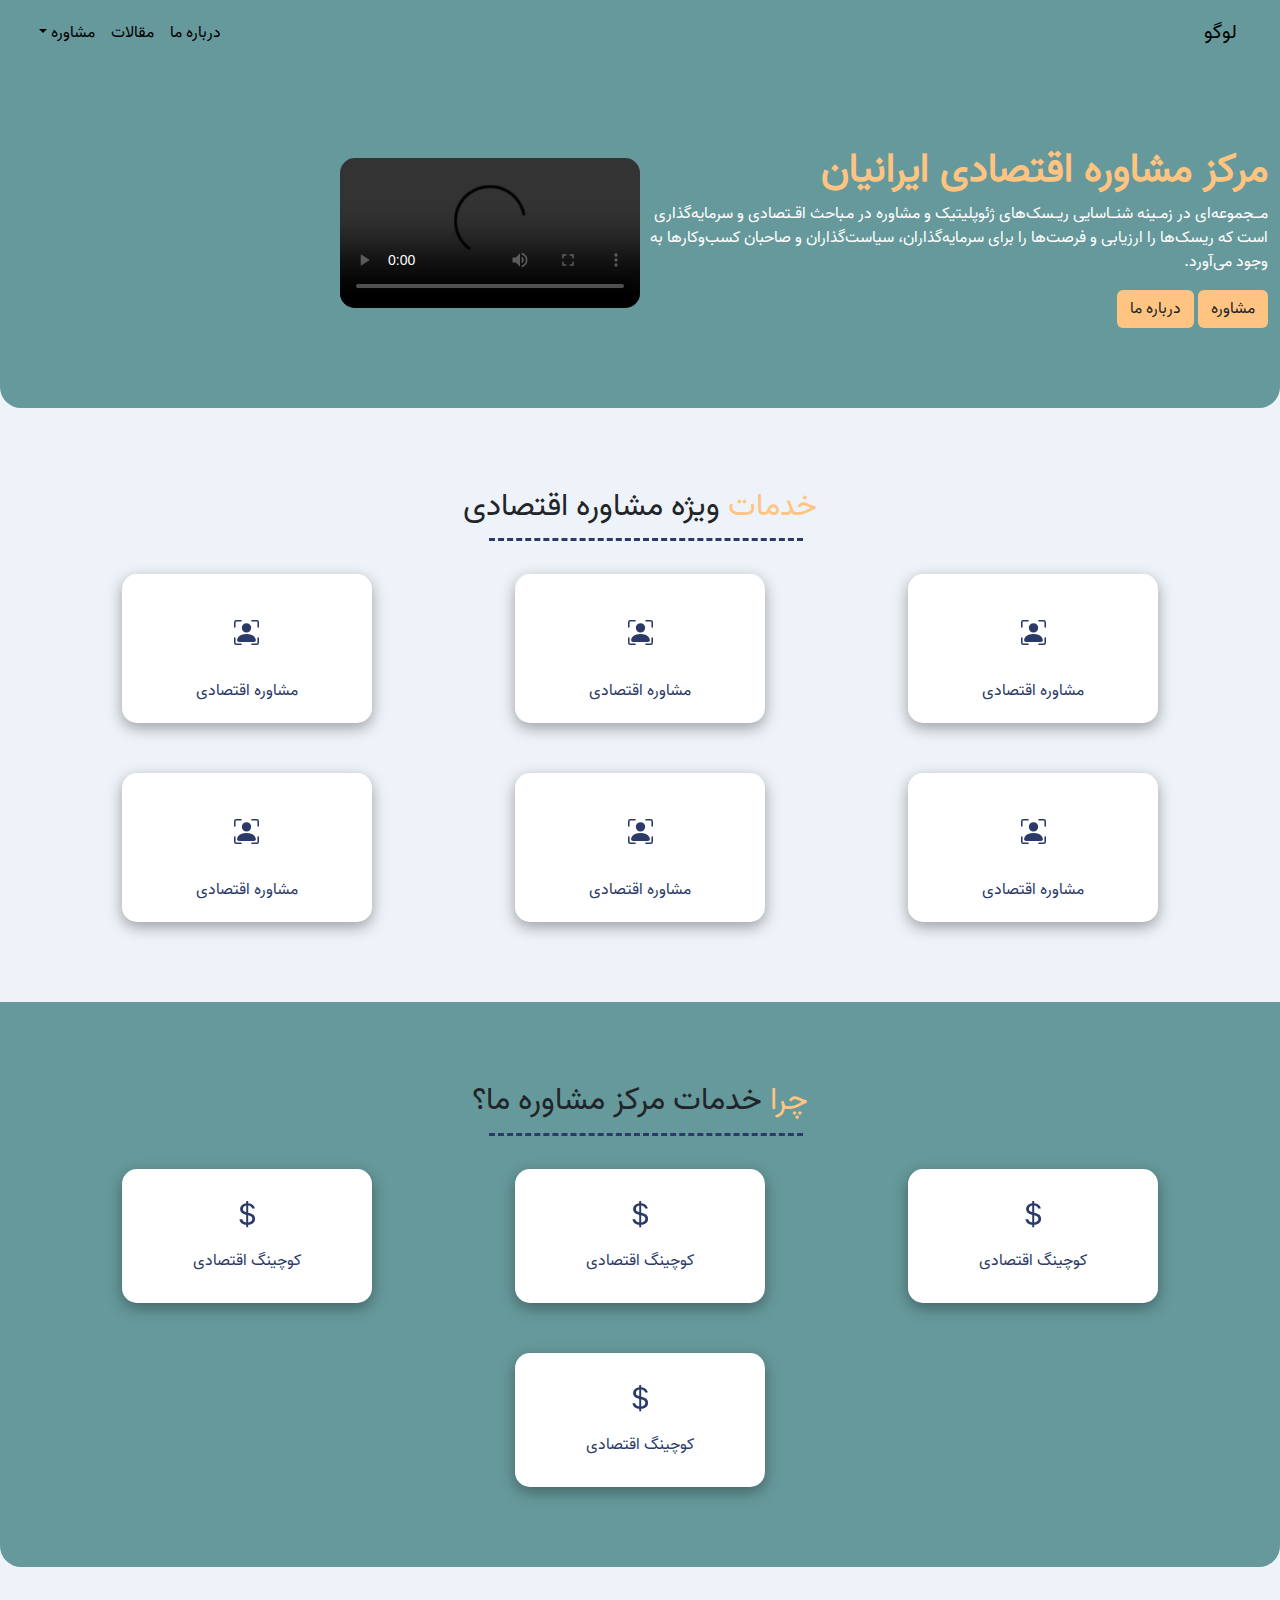
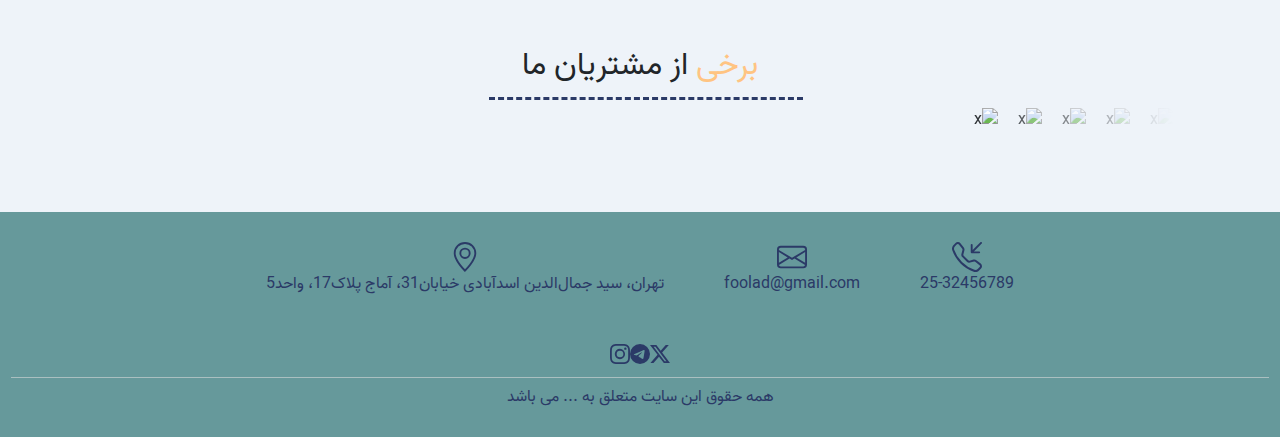
==== commit 0360a17b: "new colour pallet and adding sticky header" ====
--- a/index.html
+++ b/index.html
@@ -14,10 +14,10 @@
 
 <body>
 	<!-- header -->
-	<header>
+	<header id="header">
 		<nav class="navbar navbar-expand-lg">
 			<div class="container-fluid">
-				<a class="navbar-brand logo" href="#">لوگو</a>
+				<a class="navbar-brand logo" href="index.html">لوگو</a>
 				<button class="navbar-toggler" type="button" data-bs-toggle="collapse"
 					data-bs-target="#navbarSupportedContent" aria-controls="navbarSupportedContent"
 					aria-expanded="false" aria-label="Toggle navigation">
@@ -217,8 +217,8 @@
 		</div>
 	</section>
 	<!-- end why-us-section (third section) -->
-	<!-- customers-section (fourth section) -->
-	<section class="why-us-section container-fluid">
+	<!-- bold-customers-section (fourth section) -->
+	<section class="bold-customers-section container-fluid">
 		<h2 class="section-title"><span class="section-title-first-word">برخی </span>از مشتریان ما </h2>
 		<div class="horizontal-customer-list">
 			<div class="horizontal-customer-list__inner">
@@ -307,6 +307,7 @@
 		integrity="sha384-YvpcrYf0tY3lHB60NNkmXc5s9fDVZLESaAA55NDzOxhy9GkcIdslK1eN7N6jIeHz"
 		crossorigin="anonymous"></script>
 	<!-- end bootstrap -->
+	<script src="js/script.js"></script>
 
 </body>
 
--- a/css/style.css
+++ b/css/style.css
@@ -1,7 +1,8 @@
 :root{
-    --main-color: #222831;
-    --second-color : rgba(10, 10, 148, 0.753);
-    --third-color : #c0b629;
+    --background-color : #EEF3F9;
+    --main-color: #66999b;
+    --second-color : #2b3a67;
+    --third-color : #ffc482;
 }
 
 @font-face {
@@ -20,10 +21,11 @@
     font-family: vazir, sans-serif;
     margin: 0;
     padding: 0;
-}
-
-.logo{
-    color: var(--third-color);
+    background-color: var(--background-color);
+}
+
+.logo:hover{
+    color: var(--second-color);
 
 }
 
@@ -35,6 +37,18 @@
 header{
     background-color: var(--main-color);
     align-items: baseline;
+    padding: 5px 15px;
+    z-index: 10;
+}
+
+.sticky-header {
+    position: fixed;
+    top: 0;
+    width: 100%;
+    /* background-color: rgba(5, 5, 5, 0);
+    box-shadow: 0 4px 30px rgba(194, 192, 192, 0.1);
+    backdrop-filter: blur(19px);
+    -webkit-backdrop-filter: blur(19px); */
 }
 
 .dropdown-item:focus, .dropdown-item:hover {
@@ -43,17 +57,23 @@
 
 .navbar-nav .nav-link,
 .navbar-nav .dropdown-item {
-    color: white !important;
+    color: black !important;
 }
 
 section{
-    padding-top: 50px;
-    min-height: 100vh;
+    padding: 80px 10px;
+    height: 100%;
+    border-bottom-left-radius: 21px;
+    border-bottom-right-radius: 21px;
 }
 
 .section-title-first-word{
     color: var(--third-color);
 
+}
+
+.navbar-toggler{
+    background-color: #7e7e7e3a;
 }
 
 /* index.html */
@@ -88,7 +108,23 @@
 
 section .section-title{
     text-align: center;
-    padding-bottom: 35px;
+    padding-bottom: 15px;
+    position: relative;
+    
+    /* border-bottom: 2px solid black; */
+}
+
+section .section-title::before{
+    content: "";
+    position: absolute;
+    left    : 38%;
+    bottom  : 0;
+    width   : 25%;  /* or 100px */
+    border-bottom: 3px dashed var(--second-color);
+}
+
+.why-us-section{
+    background-color: #66999b;
 }
 
 .services,
@@ -99,6 +135,7 @@
     justify-content: space-around ;
     gap: 50px;
     flex-wrap: wrap;
+    padding-top: 25px;
 }
 
 .service-card,
@@ -107,10 +144,10 @@
     border-radius: 15px;
     text-align: center;
     padding: 20px;
-    color: var(--third-color);
+    color: var(--second-color);
     align-items: center;
     box-shadow: rgba(0, 0, 0, 0.35) 0px 5px 15px;
-    background-color: var(--main-color);
+    background-color: #fff;
 }
 
 
@@ -189,7 +226,7 @@
 footer .info p,
 footer .info svg,
 footer .info a{
-    color: white;
+    color: var(--second-color);
 
 }
 
@@ -205,7 +242,7 @@
 }
 
 footer .copy{
-    color: white;
+    color: var(--second-color);
     text-align: center;
     border-top: 1px solid rgba(218, 218, 218, 0.582);
     padding: 10px;
@@ -223,7 +260,8 @@
 /* about-us page */
 .about-top-section{
     background-color: var(--main-color);
-    color: #cacaca;
+    /* color: var(--third-color); */
+    position: relative;
 }
 
 .about-boss{
@@ -242,8 +280,8 @@
 
 .accordion-body,
 .accordion-button{
-    background-color: var(--main-color);
-    color: #cacaca;
+    background-color: #fff;
+    color: var(--main-color);
 }
 
 @keyframes arrowDown{
@@ -256,12 +294,13 @@
     display: inline-block;
     position: absolute;
     left: 50%;
-    bottom: 0;
+    bottom: 1;
     animation: arrowDown infinite 1s linear;
+
 }
 
 .about-boss-section .about-boss .about-boss-desc{
-    background-color: var(--main-color);
+    background-color: var(--second-color);
     color: #cacaca;
     padding: 30px 10px 30px 10px;
     border-radius: 15px;
@@ -270,11 +309,15 @@
 
 /* blog page */
 .posts-section .container .card{
-    background-color: var(--main-color);
+    background-color: #fff;
 }
 
 .posts-section .container .card .card-text{
-    color: #cacaca !important;
+    color: rgb(34, 34, 34) !important;
+}
+
+.card .card-title{
+    color: var(--second-color);
 }
 
 
@@ -282,7 +325,25 @@
 .post-detail-title,
 .counseling-title-section{
     background-color: var(--main-color);
-    min-height: 50vh;
+    /* min-height: 50vh; */
+}
+
+.contact-form{
+    background-color: var(--main-color);
+}
+
+.contact-form-title{
+    color: var(--main-color);
+}
+
+.contact-form .btn{
+    color: var(--main-color);
+    background-color: var(--third-color);
+}
+
+.contact-display-btn{
+    background-color: var(--second-color);
+    color: #fff;
 }
 
 .post-detail-title h2{
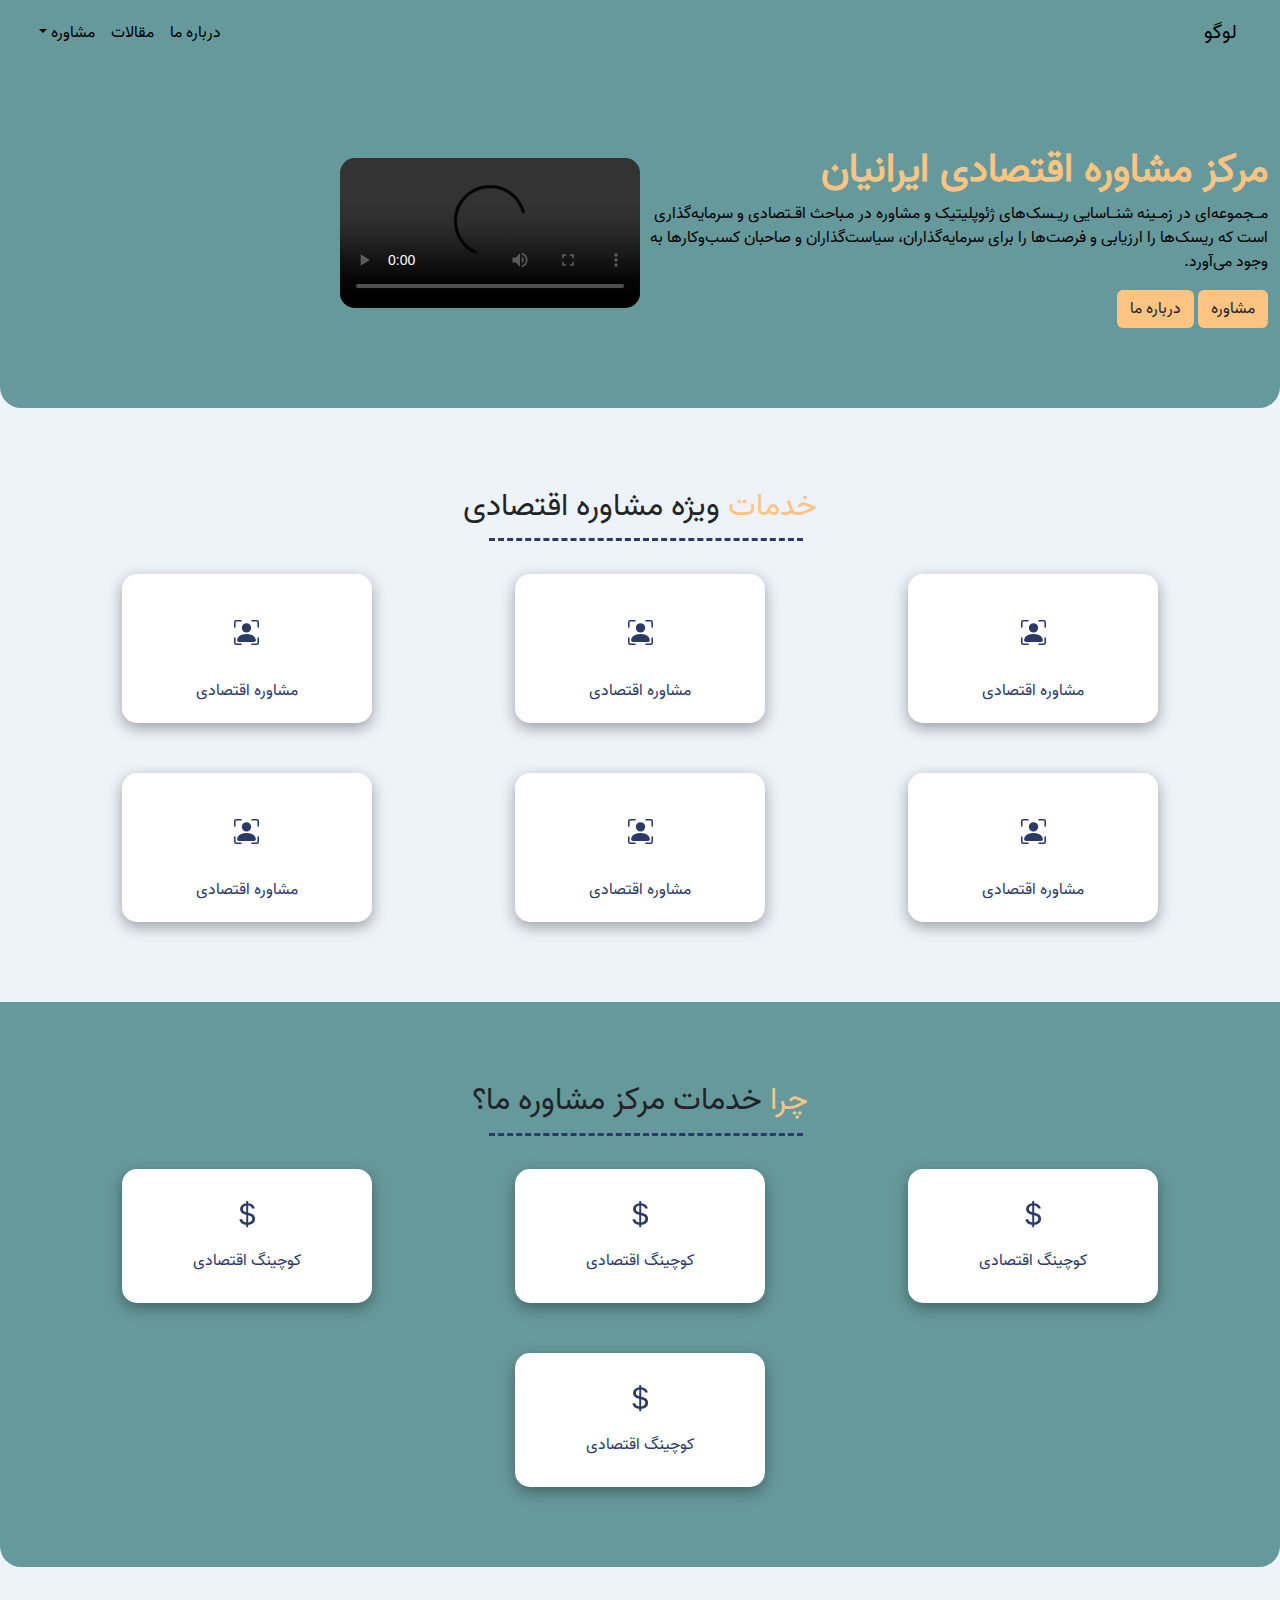
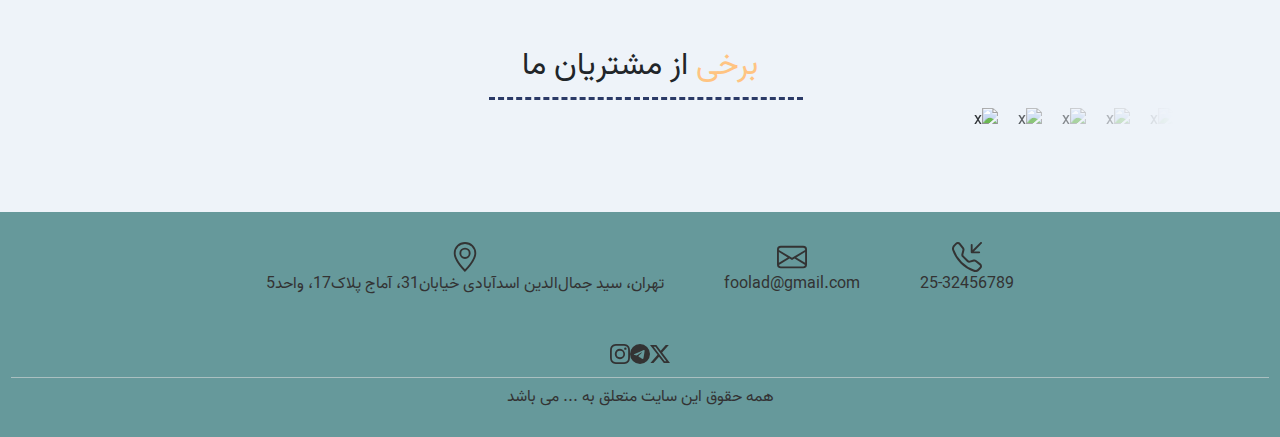
==== commit 41f8c7f6: "add color and class to index intro description" ====
--- a/index.html
+++ b/index.html
@@ -57,7 +57,7 @@
 			<h1 class="home-intro-title">
 				مرکز مشاوره اقتصادی ایرانیان
 			</h1>
-			<p>
+			<p class="the-intro-desc">
 				مـــجموعه‌ای در زمــینه شنـــاسایی ریــسک‌های
 				ژئوپلیتیک و مشاوره در مـباحث اقــتصادی و سرمایه‌گذاری است که ریسک‌ها را
 				ارزیابی و فرصت‌ها را برای سرمایه‌گذاران،
--- a/css/style.css
+++ b/css/style.css
@@ -91,6 +91,10 @@
     flex: 1;
 }
 
+.intro-section .the-intro-desc{
+    color: black;
+}
+
 .intro-section .intro-video{
     flex: 1;
 }
@@ -226,7 +230,7 @@
 footer .info p,
 footer .info svg,
 footer .info a{
-    color: var(--second-color);
+    color: rgb(51, 51, 51);
 
 }
 
@@ -242,7 +246,7 @@
 }
 
 footer .copy{
-    color: var(--second-color);
+    color: rgb(51, 51, 51);
     text-align: center;
     border-top: 1px solid rgba(218, 218, 218, 0.582);
     padding: 10px;
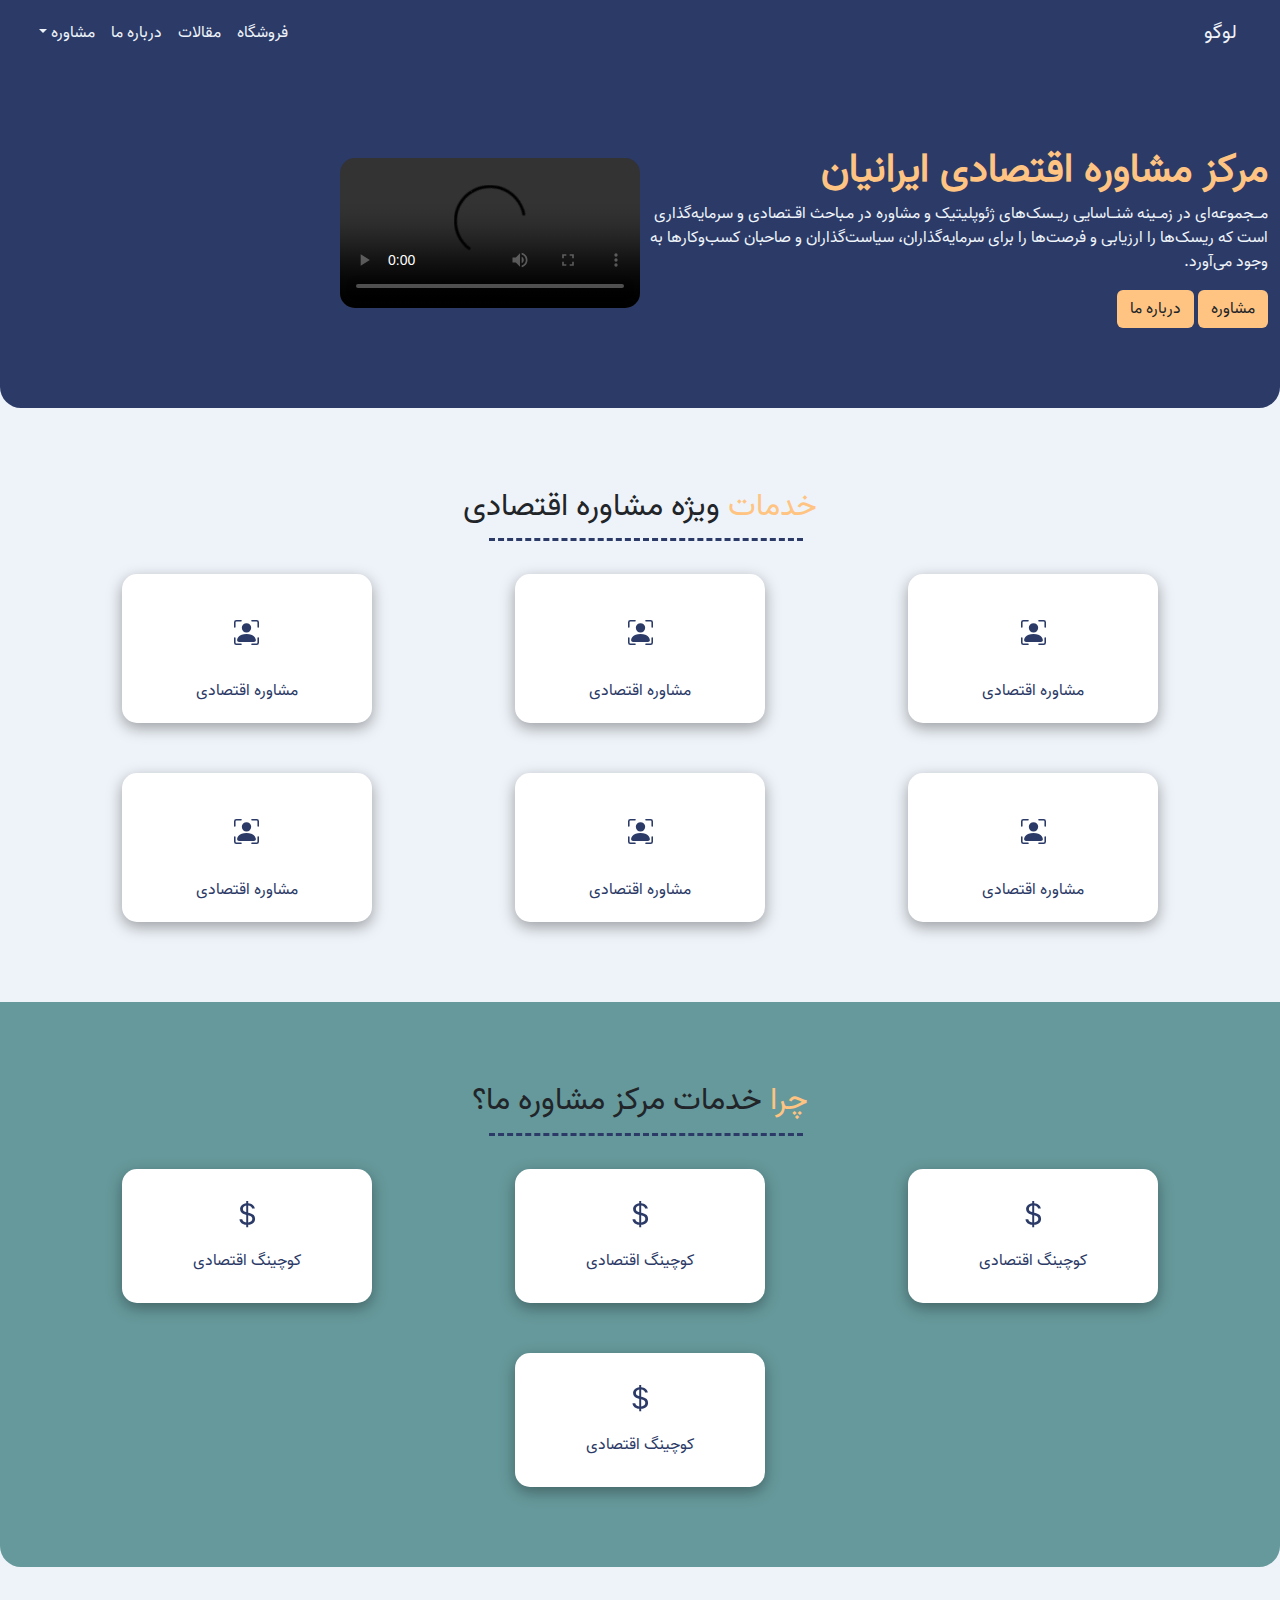
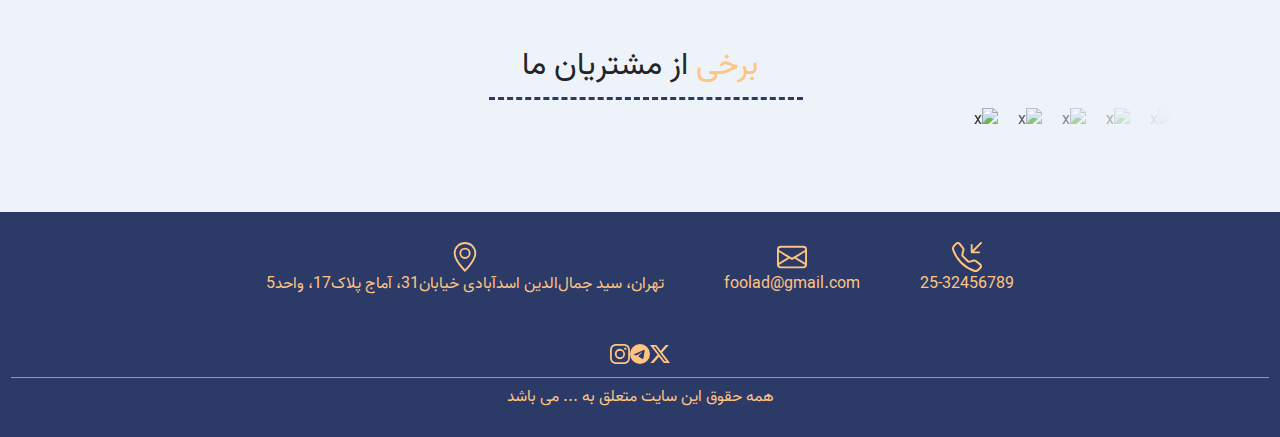
==== commit 7b91ea84: "add new page to template for online store section." ====
--- a/index.html
+++ b/index.html
@@ -26,10 +26,13 @@
 				<div class="collapse navbar-collapse" id="navbarSupportedContent">
 					<ul class="navbar-nav me-auto mb-2 mb-lg-0">
 						<li class="nav-item">
-							<a class="nav-link active" aria-current="page" href="about-us.html">درباره ما</a>
+							<a href="store.html" class="nav-link">فروشگاه</a>
 						</li>
 						<li class="nav-item">
 							<a class="nav-link" href="blog.html">مقالات</a>
+						</li>
+						<li class="nav-item">
+							<a class="nav-link active" aria-current="page" href="about-us.html">درباره ما</a>
 						</li>
 						<li class="nav-item dropdown">
 							<a class="nav-link dropdown-toggle" href="#" role="button" data-bs-toggle="dropdown"
--- a/css/style.css
+++ b/css/style.css
@@ -24,8 +24,8 @@
     background-color: var(--background-color);
 }
 
-.logo:hover{
-    color: var(--second-color);
+.logo{
+    color: var(--background-color);
 
 }
 
@@ -35,7 +35,7 @@
 }
 
 header{
-    background-color: var(--main-color);
+    background-color: var(--second-color);
     align-items: baseline;
     padding: 5px 15px;
     z-index: 10;
@@ -57,7 +57,7 @@
 
 .navbar-nav .nav-link,
 .navbar-nav .dropdown-item {
-    color: black !important;
+    color: var(--background-color) !important;
 }
 
 section{
@@ -79,7 +79,7 @@
 /* index.html */
 /* first section (intro-section)*/
 .intro-section{
-    background-color: var(--main-color);
+    background-color: var(--second-color);
     color: #fff;
     display: flex;
     flex-wrap: wrap;
@@ -92,7 +92,7 @@
 }
 
 .intro-section .the-intro-desc{
-    color: black;
+    color: var(--background-color);
 }
 
 .intro-section .intro-video{
@@ -219,7 +219,7 @@
 footer{
     display: flex;
     flex-direction: column;
-    background-color: var(--main-color);
+    background-color: var(--second-color);
 }
 
 footer .info a{
@@ -230,7 +230,7 @@
 footer .info p,
 footer .info svg,
 footer .info a{
-    color: rgb(51, 51, 51);
+    color: var(--third-color);
 
 }
 
@@ -246,7 +246,7 @@
 }
 
 footer .copy{
-    color: rgb(51, 51, 51);
+    color: var(--third-color);
     text-align: center;
     border-top: 1px solid rgba(218, 218, 218, 0.582);
     padding: 10px;
@@ -263,8 +263,8 @@
 
 /* about-us page */
 .about-top-section{
-    background-color: var(--main-color);
-    /* color: var(--third-color); */
+    background-color: var(--second-color);
+    color: var(--background-color);
     position: relative;
 }
 
@@ -285,7 +285,7 @@
 .accordion-body,
 .accordion-button{
     background-color: #fff;
-    color: var(--main-color);
+    color: var(--second-color);
 }
 
 @keyframes arrowDown{
@@ -328,26 +328,26 @@
 /* post-detail page */
 .post-detail-title,
 .counseling-title-section{
-    background-color: var(--main-color);
+    background-color: var(--second-color);
     /* min-height: 50vh; */
 }
 
 .contact-form{
-    background-color: var(--main-color);
+    background-color: var(--second-color);
 }
 
 .contact-form-title{
-    color: var(--main-color);
+    color: var(--second-color);
 }
 
 .contact-form .btn{
-    color: var(--main-color);
+    color: var(--second-color);
     background-color: var(--third-color);
 }
 
 .contact-display-btn{
-    background-color: var(--second-color);
-    color: #fff;
+    background-color: var(--third-color);
+    color: var(--second-color);
 }
 
 .post-detail-title h2{
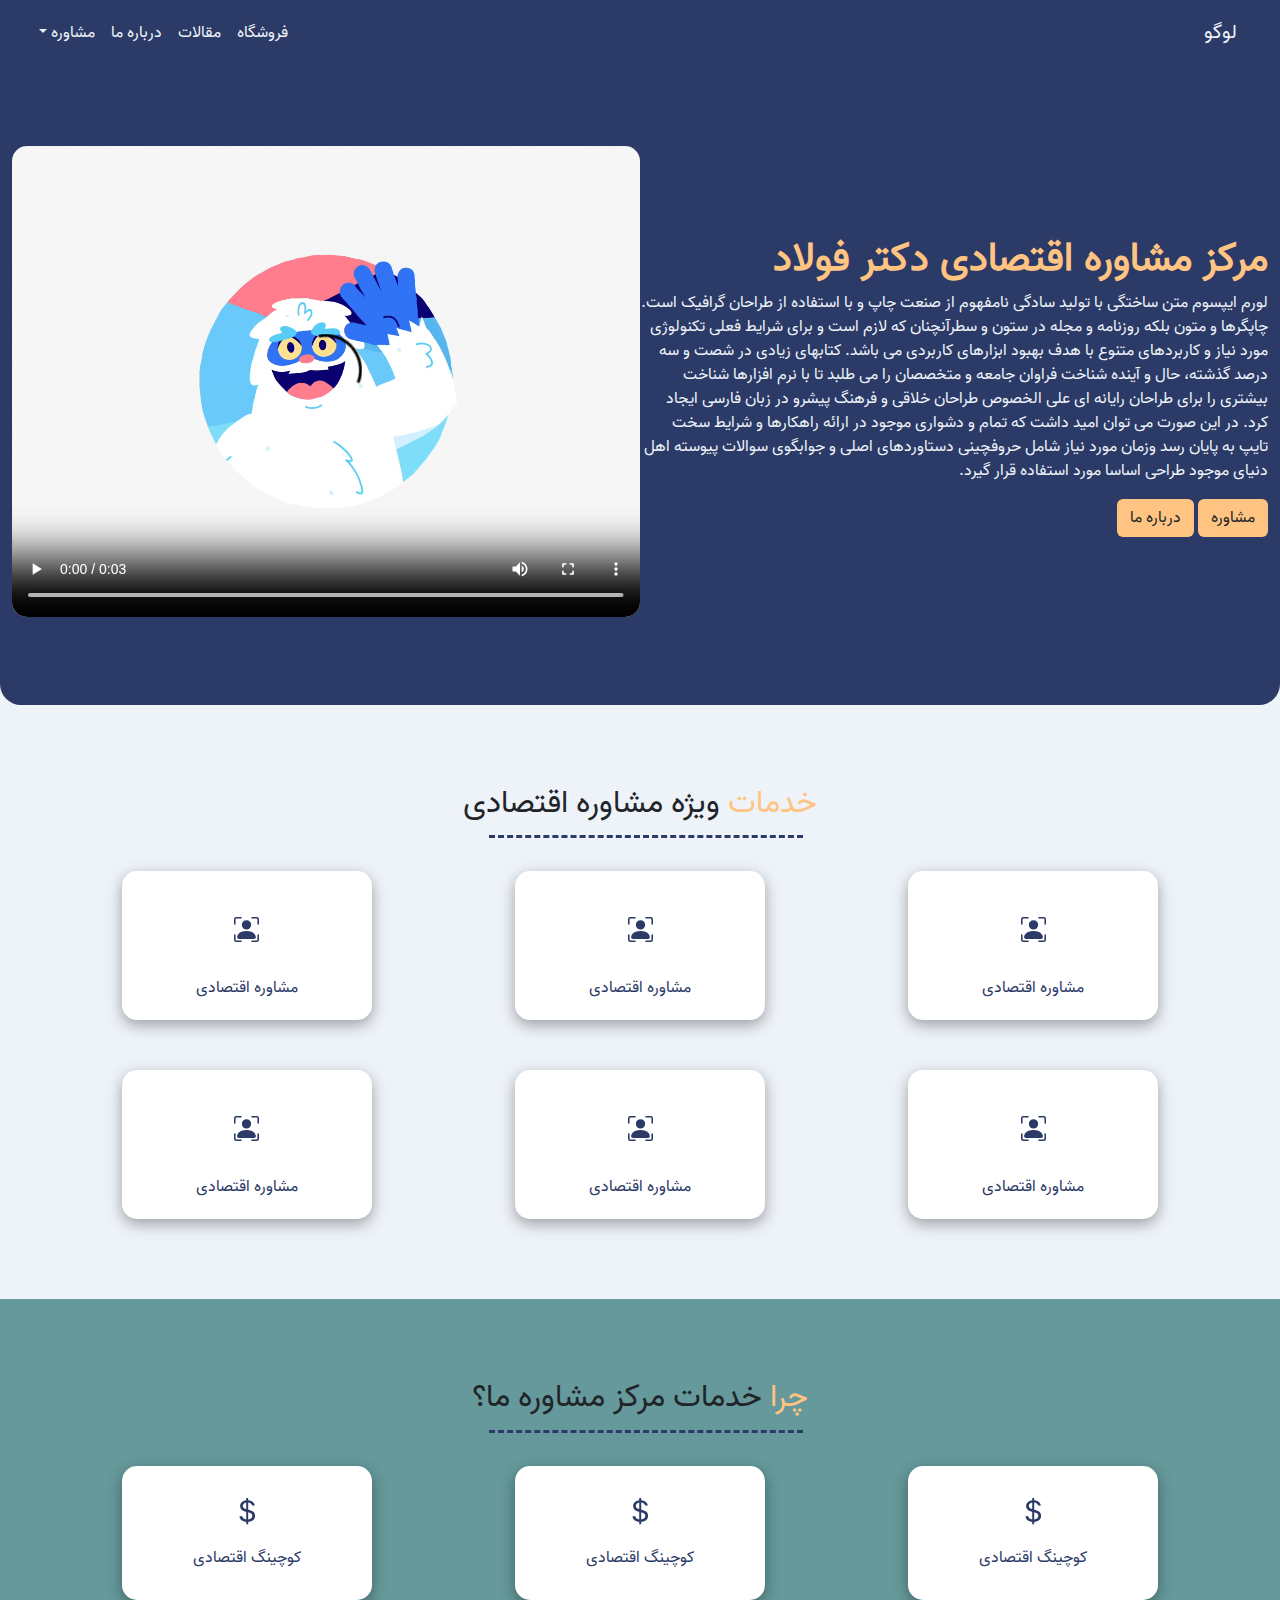
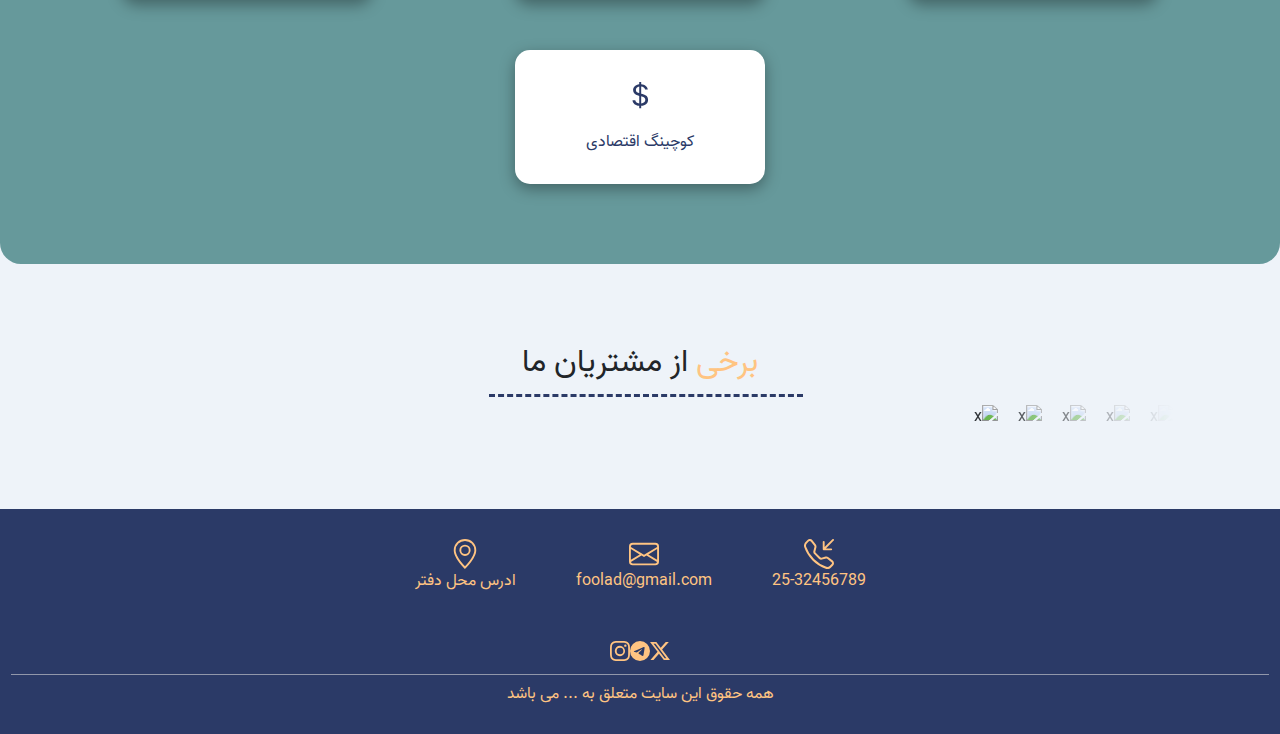
==== commit ccf302ed: "add test data to template" ====
--- a/index.html
+++ b/index.html
@@ -58,13 +58,17 @@
 	<section class="intro-section container-fluid">
 		<div class="intro-text">
 			<h1 class="home-intro-title">
-				مرکز مشاوره اقتصادی ایرانیان
+				مرکز مشاوره اقتصادی دکتر فولاد
 			</h1>
 			<p class="the-intro-desc">
-				مـــجموعه‌ای در زمــینه شنـــاسایی ریــسک‌های
-				ژئوپلیتیک و مشاوره در مـباحث اقــتصادی و سرمایه‌گذاری است که ریسک‌ها را
-				ارزیابی و فرصت‌ها را برای سرمایه‌گذاران،
-				سیاست‌گذاران و صاحبان کسب‌وکارها به وجود می‌آورد.
+				لورم ایپسوم متن ساختگی با تولید سادگی نامفهوم از صنعت چاپ و با استفاده از طراحان گرافیک است. چاپگرها و
+				متون بلکه روزنامه و مجله در ستون و سطرآنچنان که لازم است و برای شرایط فعلی تکنولوژی مورد نیاز و
+				کاربردهای متنوع با هدف بهبود ابزارهای کاربردی می باشد. کتابهای زیادی در شصت و سه درصد گذشته، حال و آینده
+				شناخت فراوان جامعه و متخصصان را می طلبد تا با نرم افزارها شناخت بیشتری را برای طراحان رایانه ای علی
+				الخصوص طراحان خلاقی و فرهنگ پیشرو در زبان فارسی ایجاد کرد. در این صورت می توان امید داشت که تمام و
+				دشواری موجود در ارائه راهکارها و شرایط سخت تایپ به پایان رسد وزمان مورد نیاز شامل حروفچینی دستاوردهای
+				اصلی و جوابگوی سوالات پیوسته اهل دنیای موجود طراحی اساسا مورد استفاده قرار گیرد.
+
 			</p>
 			<div>
 				<a class="btn" href="counseling.html">مشاوره</a>
@@ -73,7 +77,7 @@
 		</div>
 		<div class="intro-video">
 			<video controls>
-				<source src="https://moshaverr.com/wp-content/uploads/2023/12/Farshad-2-11.mp4" type="video/mp4">
+				<source src="vids/intro-video.mp4" type="video/mp4">
 			</video>
 		</div>
 	</section>
@@ -176,9 +180,11 @@
 			<div class="reason-card">
 				<div class="reason-card-icon">
 					<!-- icon here -->
-					<svg xmlns="http://www.w3.org/2000/svg" width="30" height="30" fill="currentColor" class="bi bi-currency-dollar" viewBox="0 0 16 16">
-						<path d="M4 10.781c.148 1.667 1.513 2.85 3.591 3.003V15h1.043v-1.216c2.27-.179 3.678-1.438 3.678-3.3 0-1.59-.947-2.51-2.956-3.028l-.722-.187V3.467c1.122.11 1.879.714 2.07 1.616h1.47c-.166-1.6-1.54-2.748-3.54-2.875V1H7.591v1.233c-1.939.23-3.27 1.472-3.27 3.156 0 1.454.966 2.483 2.661 2.917l.61.162v4.031c-1.149-.17-1.94-.8-2.131-1.718zm3.391-3.836c-1.043-.263-1.6-.825-1.6-1.616 0-.944.704-1.641 1.8-1.828v3.495l-.2-.05zm1.591 1.872c1.287.323 1.852.859 1.852 1.769 0 1.097-.826 1.828-2.2 1.939V8.73z"/>
-					  </svg>
+					<svg xmlns="http://www.w3.org/2000/svg" width="30" height="30" fill="currentColor"
+						class="bi bi-currency-dollar" viewBox="0 0 16 16">
+						<path
+							d="M4 10.781c.148 1.667 1.513 2.85 3.591 3.003V15h1.043v-1.216c2.27-.179 3.678-1.438 3.678-3.3 0-1.59-.947-2.51-2.956-3.028l-.722-.187V3.467c1.122.11 1.879.714 2.07 1.616h1.47c-.166-1.6-1.54-2.748-3.54-2.875V1H7.591v1.233c-1.939.23-3.27 1.472-3.27 3.156 0 1.454.966 2.483 2.661 2.917l.61.162v4.031c-1.149-.17-1.94-.8-2.131-1.718zm3.391-3.836c-1.043-.263-1.6-.825-1.6-1.616 0-.944.704-1.641 1.8-1.828v3.495l-.2-.05zm1.591 1.872c1.287.323 1.852.859 1.852 1.769 0 1.097-.826 1.828-2.2 1.939V8.73z" />
+					</svg>
 				</div>
 				<div class="reason-card-text">
 					کوچینگ اقتصادی
@@ -187,9 +193,11 @@
 			<div class="reason-card">
 				<div class="reason-card-icon">
 					<!-- icon here -->
-					<svg xmlns="http://www.w3.org/2000/svg" width="30" height="30" fill="currentColor" class="bi bi-currency-dollar" viewBox="0 0 16 16">
-						<path d="M4 10.781c.148 1.667 1.513 2.85 3.591 3.003V15h1.043v-1.216c2.27-.179 3.678-1.438 3.678-3.3 0-1.59-.947-2.51-2.956-3.028l-.722-.187V3.467c1.122.11 1.879.714 2.07 1.616h1.47c-.166-1.6-1.54-2.748-3.54-2.875V1H7.591v1.233c-1.939.23-3.27 1.472-3.27 3.156 0 1.454.966 2.483 2.661 2.917l.61.162v4.031c-1.149-.17-1.94-.8-2.131-1.718zm3.391-3.836c-1.043-.263-1.6-.825-1.6-1.616 0-.944.704-1.641 1.8-1.828v3.495l-.2-.05zm1.591 1.872c1.287.323 1.852.859 1.852 1.769 0 1.097-.826 1.828-2.2 1.939V8.73z"/>
-					  </svg>
+					<svg xmlns="http://www.w3.org/2000/svg" width="30" height="30" fill="currentColor"
+						class="bi bi-currency-dollar" viewBox="0 0 16 16">
+						<path
+							d="M4 10.781c.148 1.667 1.513 2.85 3.591 3.003V15h1.043v-1.216c2.27-.179 3.678-1.438 3.678-3.3 0-1.59-.947-2.51-2.956-3.028l-.722-.187V3.467c1.122.11 1.879.714 2.07 1.616h1.47c-.166-1.6-1.54-2.748-3.54-2.875V1H7.591v1.233c-1.939.23-3.27 1.472-3.27 3.156 0 1.454.966 2.483 2.661 2.917l.61.162v4.031c-1.149-.17-1.94-.8-2.131-1.718zm3.391-3.836c-1.043-.263-1.6-.825-1.6-1.616 0-.944.704-1.641 1.8-1.828v3.495l-.2-.05zm1.591 1.872c1.287.323 1.852.859 1.852 1.769 0 1.097-.826 1.828-2.2 1.939V8.73z" />
+					</svg>
 				</div>
 				<div class="reason-card-text">
 					کوچینگ اقتصادی
@@ -198,9 +206,11 @@
 			<div class="reason-card">
 				<div class="reason-card-icon">
 					<!-- icon here -->
-					<svg xmlns="http://www.w3.org/2000/svg" width="30" height="30" fill="currentColor" class="bi bi-currency-dollar" viewBox="0 0 16 16">
-						<path d="M4 10.781c.148 1.667 1.513 2.85 3.591 3.003V15h1.043v-1.216c2.27-.179 3.678-1.438 3.678-3.3 0-1.59-.947-2.51-2.956-3.028l-.722-.187V3.467c1.122.11 1.879.714 2.07 1.616h1.47c-.166-1.6-1.54-2.748-3.54-2.875V1H7.591v1.233c-1.939.23-3.27 1.472-3.27 3.156 0 1.454.966 2.483 2.661 2.917l.61.162v4.031c-1.149-.17-1.94-.8-2.131-1.718zm3.391-3.836c-1.043-.263-1.6-.825-1.6-1.616 0-.944.704-1.641 1.8-1.828v3.495l-.2-.05zm1.591 1.872c1.287.323 1.852.859 1.852 1.769 0 1.097-.826 1.828-2.2 1.939V8.73z"/>
-					  </svg>
+					<svg xmlns="http://www.w3.org/2000/svg" width="30" height="30" fill="currentColor"
+						class="bi bi-currency-dollar" viewBox="0 0 16 16">
+						<path
+							d="M4 10.781c.148 1.667 1.513 2.85 3.591 3.003V15h1.043v-1.216c2.27-.179 3.678-1.438 3.678-3.3 0-1.59-.947-2.51-2.956-3.028l-.722-.187V3.467c1.122.11 1.879.714 2.07 1.616h1.47c-.166-1.6-1.54-2.748-3.54-2.875V1H7.591v1.233c-1.939.23-3.27 1.472-3.27 3.156 0 1.454.966 2.483 2.661 2.917l.61.162v4.031c-1.149-.17-1.94-.8-2.131-1.718zm3.391-3.836c-1.043-.263-1.6-.825-1.6-1.616 0-.944.704-1.641 1.8-1.828v3.495l-.2-.05zm1.591 1.872c1.287.323 1.852.859 1.852 1.769 0 1.097-.826 1.828-2.2 1.939V8.73z" />
+					</svg>
 				</div>
 				<div class="reason-card-text">
 					کوچینگ اقتصادی
@@ -209,9 +219,11 @@
 			<div class="reason-card">
 				<div class="reason-card-icon">
 					<!-- icon here -->
-					<svg xmlns="http://www.w3.org/2000/svg" width="30" height="30" fill="currentColor" class="bi bi-currency-dollar" viewBox="0 0 16 16">
-						<path d="M4 10.781c.148 1.667 1.513 2.85 3.591 3.003V15h1.043v-1.216c2.27-.179 3.678-1.438 3.678-3.3 0-1.59-.947-2.51-2.956-3.028l-.722-.187V3.467c1.122.11 1.879.714 2.07 1.616h1.47c-.166-1.6-1.54-2.748-3.54-2.875V1H7.591v1.233c-1.939.23-3.27 1.472-3.27 3.156 0 1.454.966 2.483 2.661 2.917l.61.162v4.031c-1.149-.17-1.94-.8-2.131-1.718zm3.391-3.836c-1.043-.263-1.6-.825-1.6-1.616 0-.944.704-1.641 1.8-1.828v3.495l-.2-.05zm1.591 1.872c1.287.323 1.852.859 1.852 1.769 0 1.097-.826 1.828-2.2 1.939V8.73z"/>
-					  </svg>
+					<svg xmlns="http://www.w3.org/2000/svg" width="30" height="30" fill="currentColor"
+						class="bi bi-currency-dollar" viewBox="0 0 16 16">
+						<path
+							d="M4 10.781c.148 1.667 1.513 2.85 3.591 3.003V15h1.043v-1.216c2.27-.179 3.678-1.438 3.678-3.3 0-1.59-.947-2.51-2.956-3.028l-.722-.187V3.467c1.122.11 1.879.714 2.07 1.616h1.47c-.166-1.6-1.54-2.748-3.54-2.875V1H7.591v1.233c-1.939.23-3.27 1.472-3.27 3.156 0 1.454.966 2.483 2.661 2.917l.61.162v4.031c-1.149-.17-1.94-.8-2.131-1.718zm3.391-3.836c-1.043-.263-1.6-.825-1.6-1.616 0-.944.704-1.641 1.8-1.828v3.495l-.2-.05zm1.591 1.872c1.287.323 1.852.859 1.852 1.769 0 1.097-.826 1.828-2.2 1.939V8.73z" />
+					</svg>
 				</div>
 				<div class="reason-card-text">
 					کوچینگ اقتصادی
@@ -240,7 +252,7 @@
 				<div class="customer">
 					<img src="https://moshaverr.com/wp-content/uploads/2023/11/Behpak.png" alt="x">
 				</div>
-				
+
 			</div>
 		</div>
 	</section>
@@ -273,7 +285,7 @@
 					<path d="M8 8a2 2 0 1 1 0-4 2 2 0 0 1 0 4m0 1a3 3 0 1 0 0-6 3 3 0 0 0 0 6" />
 				</svg>
 				<p>
-					تهران، سید جمال‌الدین اسد‌آبادی خیابان31، آماج پلاک17، واحد5
+					ادرس محل دفتر
 				</p>
 			</div>
 		</div>
